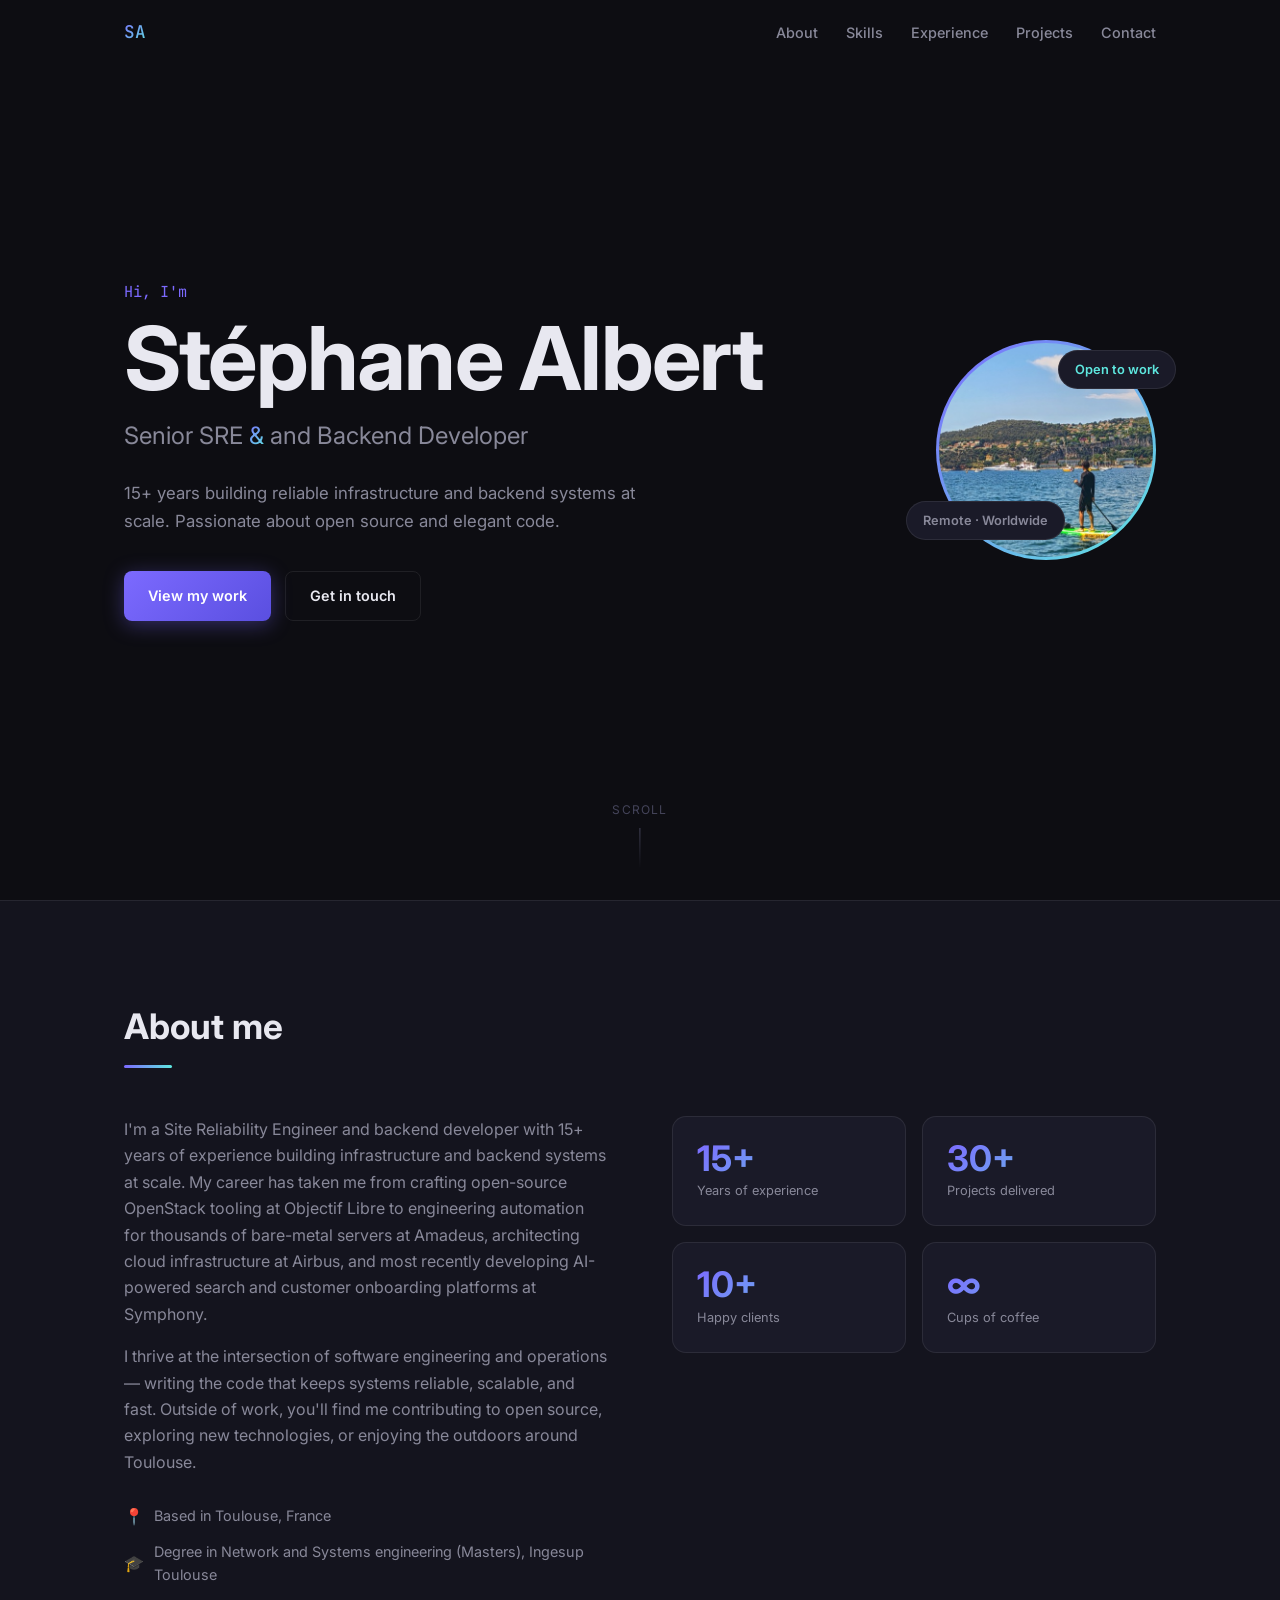
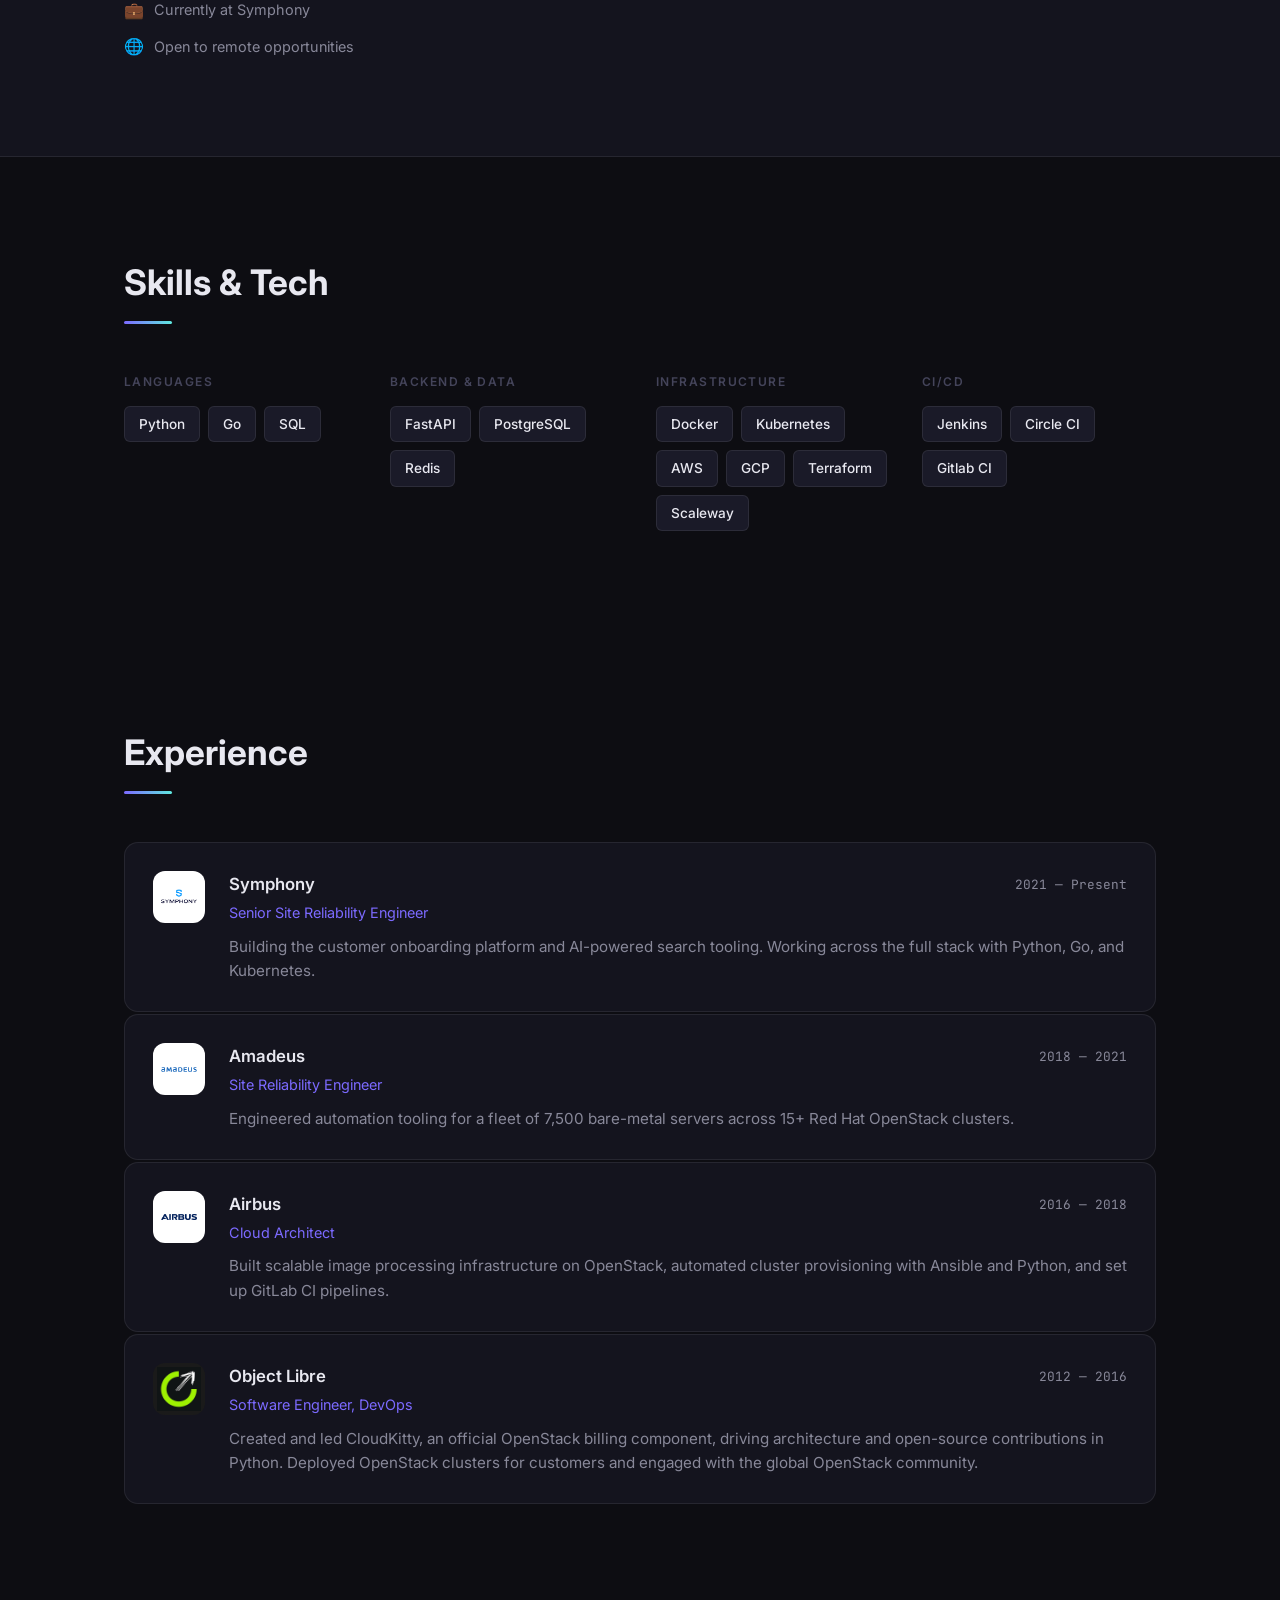
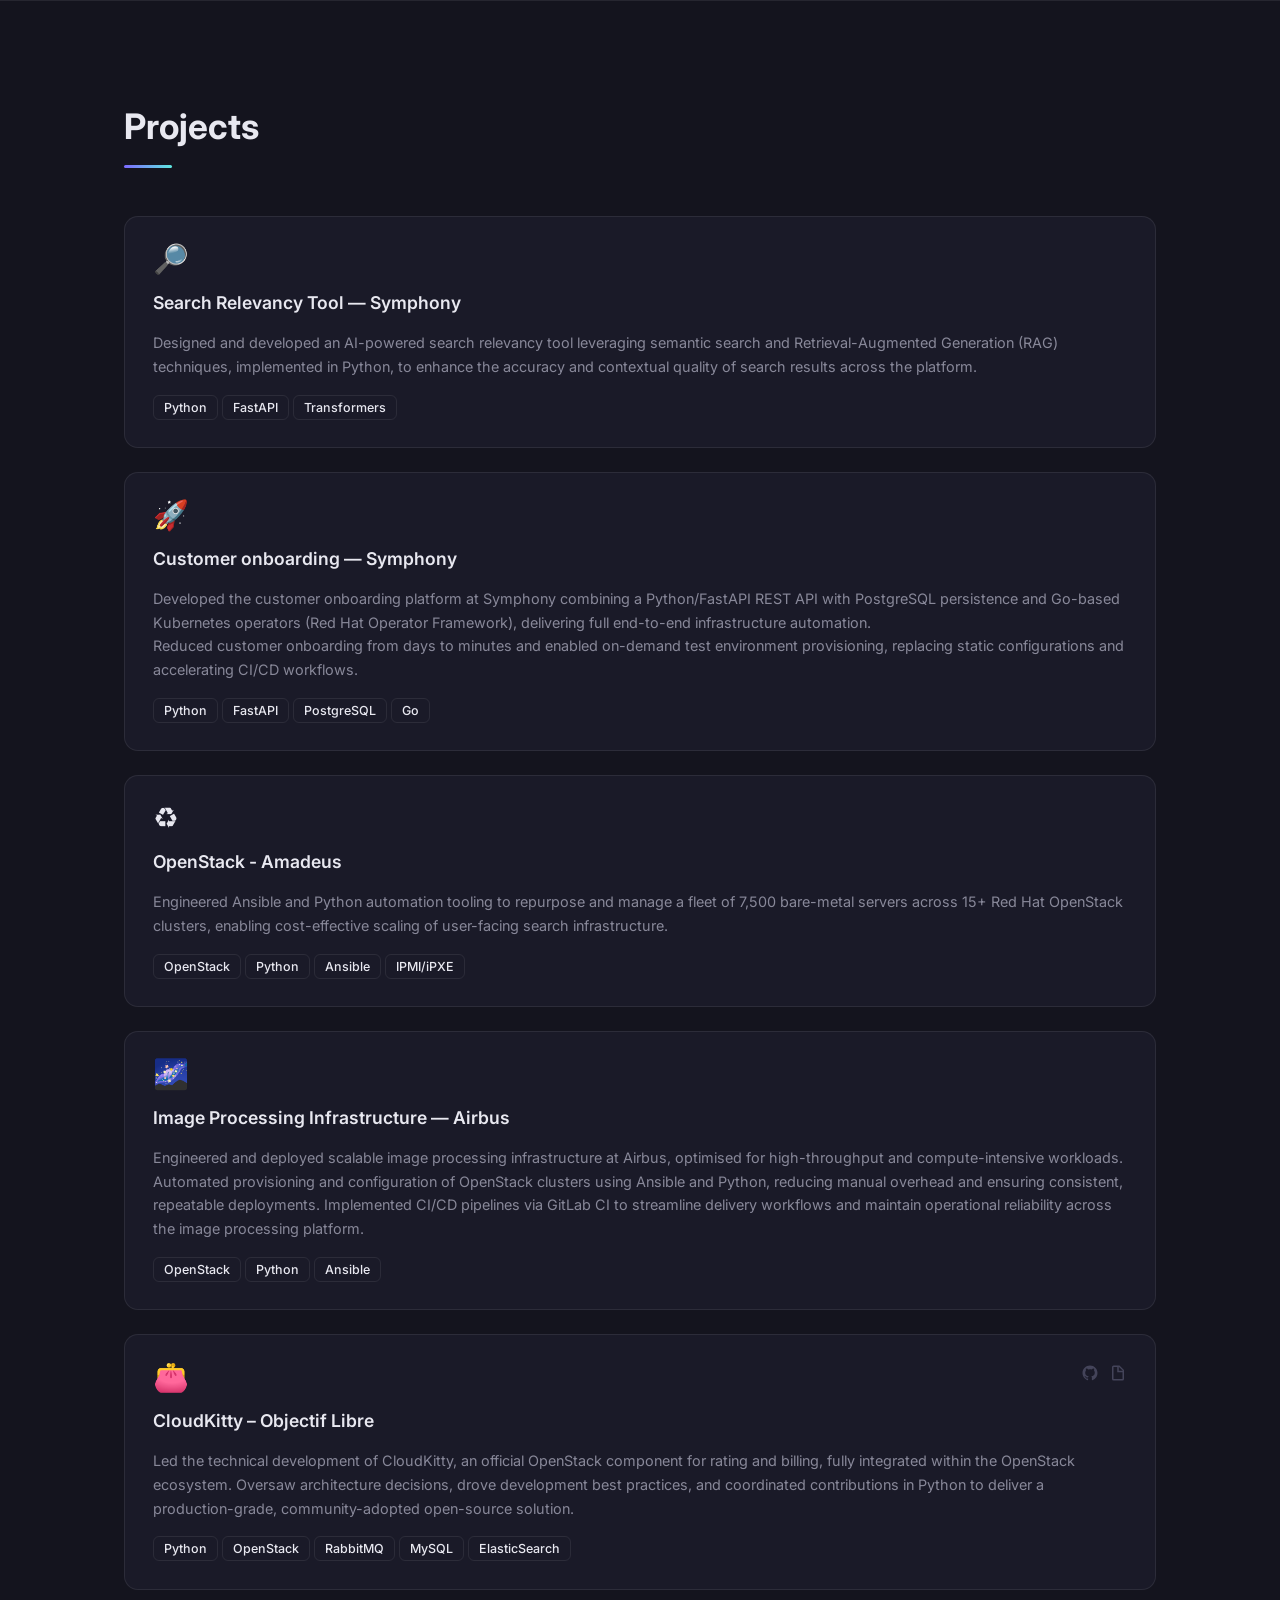
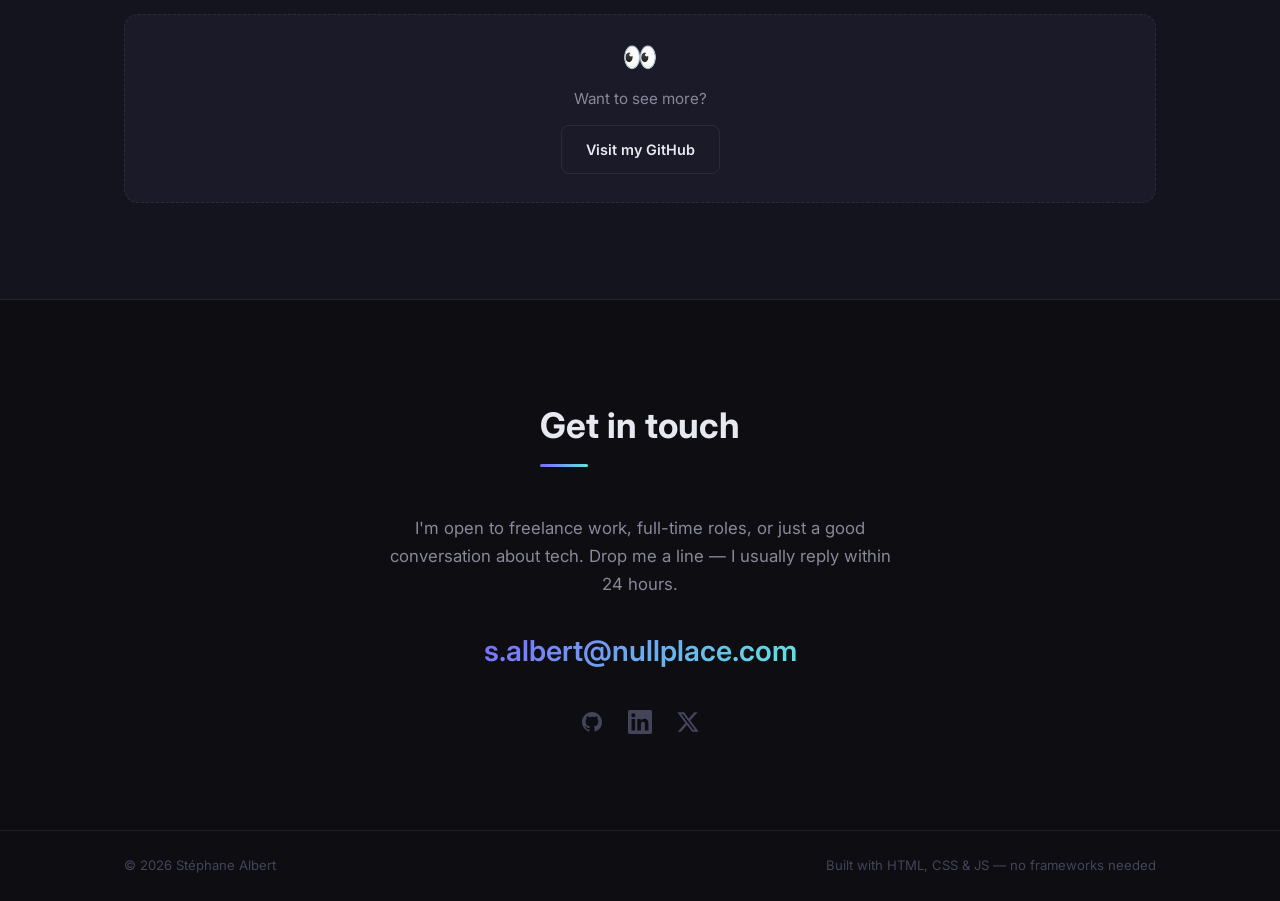
==== index.html @ 36e1dfba "Initial commit" ====
<!DOCTYPE html>
<html lang="en">
<head>
  <meta charset="UTF-8" />
  <meta name="viewport" content="width=device-width, initial-scale=1.0" />
  <title>Stéphane Albert — Senior SRE</title>
  <link rel="stylesheet" href="style.css" />
  <link rel="preconnect" href="https://fonts.googleapis.com" />
  <link rel="preconnect" href="https://fonts.gstatic.com" crossorigin />
  <link href="https://fonts.googleapis.com/css2?family=Inter:wght@300;400;500;600;700&family=JetBrains+Mono:wght@400;500&display=swap" rel="stylesheet" />
</head>
<body>

  <!-- Navigation -->
  <nav id="nav">
    <div class="nav-inner">
      <a href="#" class="nav-logo">SA</a>
      <ul class="nav-links">
        <li><a href="#about">About</a></li>
        <li><a href="#skills">Skills</a></li>
        <li><a href="#experience">Experience</a></li>
        <li><a href="#projects">Projects</a></li>
        <li><a href="#contact">Contact</a></li>
      </ul>
      <button class="nav-toggle" aria-label="Toggle menu">
        <span></span><span></span><span></span>
      </button>
    </div>
  </nav>

  <!-- Hero -->
  <section id="hero">
    <div class="hero-content">
      <p class="hero-greeting">Hi, I'm</p>
      <h1 class="hero-name">Stéphane Albert</h1>
      <h2 class="hero-title">Senior SRE <span class="accent">&</span> and Backend Developer </h2>
      <p class="hero-bio">
        15+ years building reliable infrastructure and backend systems at scale.
        Passionate about open source and elegant code.
      </p>
      <div class="hero-actions">
        <a href="#projects" class="btn btn-primary">View my work</a>
        <a href="#contact" class="btn btn-ghost">Get in touch</a>
      </div>
    </div>
    <div class="hero-visual" aria-hidden="true">
      <div class="avatar-ring">
        <div class="avatar">
          <img src="img/avatar.jpg" alt="Stéphane Albert" />
        </div>
      </div>
      <a href="https://www.linkedin.com/in/stéphane-albert-a486a2100/" class="floating-badge badge-1" target="_blank" rel="noopener">Open to work</a>
      <div class="floating-badge badge-2">Remote · Worldwide</div>
    </div>
    <div class="scroll-indicator">
      <span>Scroll</span>
      <div class="scroll-line"></div>
    </div>
  </section>

  <!-- About -->
  <section id="about">
    <div class="container">
      <h2 class="section-title">About me</h2>
      <div class="about-grid">
        <div class="about-text">
          <p>
            I'm a Site Reliability Engineer and backend developer with 15+ years of experience
            building infrastructure and backend systems at scale. My career has taken me from
            crafting open-source OpenStack tooling at Objectif Libre to engineering automation
            for thousands of bare-metal servers at Amadeus, architecting cloud infrastructure
            at Airbus, and most recently developing AI-powered search and customer onboarding
            platforms at Symphony.
          </p>
          <p>
            I thrive at the intersection of software engineering and operations — writing the
            code that keeps systems reliable, scalable, and fast. Outside of work, you'll find
            me contributing to open source, exploring new technologies, or enjoying the outdoors
            around Toulouse.
          </p>
          <ul class="about-facts">
            <li><span class="fact-icon">📍</span> Based in Toulouse, France</li>
            <li><span class="fact-icon">🎓</span> Degree in Network and Systems engineering (Masters), Ingesup Toulouse</li>
            <li><span class="fact-icon">💼</span> Currently at Symphony</li>
            <li><span class="fact-icon">🌐</span> Open to remote opportunities</li>
          </ul>
        </div>
        <div class="about-stats">
          <div class="stat-card">
            <span class="stat-number">15+</span>
            <span class="stat-label">Years of experience</span>
          </div>
          <div class="stat-card">
            <span class="stat-number">30+</span>
            <span class="stat-label">Projects delivered</span>
          </div>
          <div class="stat-card">
            <span class="stat-number">10+</span>
            <span class="stat-label">Happy clients</span>
          </div>
          <div class="stat-card">
            <span class="stat-number">∞</span>
            <span class="stat-label">Cups of coffee</span>
          </div>
        </div>
      </div>
    </div>
  </section>

  <!-- Skills -->
  <section id="skills">
    <div class="container">
      <h2 class="section-title">Skills & Tech</h2>
      <div class="skills-grid">

        <div class="skill-group">
          <h3 class="skill-group-title">Languages</h3>
          <div class="skill-tags">
            <span class="tag">Python</span>
            <span class="tag">Go</span>
            <span class="tag">SQL</span>
          </div>
        </div>

        <div class="skill-group">
          <h3 class="skill-group-title">Backend & Data</h3>
          <div class="skill-tags">
            <span class="tag">FastAPI</span>
            <span class="tag">PostgreSQL</span>
            <span class="tag">Redis</span>
          </div>
        </div>

        <div class="skill-group">
          <h3 class="skill-group-title">Infrastructure</h3>
          <div class="skill-tags">
            <span class="tag">Docker</span>
            <span class="tag">Kubernetes</span>
            <span class="tag">AWS</span>
            <span class="tag">GCP</span>
            <span class="tag">Terraform</span>
            <span class="tag">Scaleway</span>
          </div>
        </div>

        <div class="skill-group">
          <h3 class="skill-group-title">CI/CD</h3>
          <div class="skill-tags">
            <span class="tag">Jenkins</span>
            <span class="tag">Circle CI</span>
            <span class="tag">Gitlab CI</span>
          </div>
        </div>

      </div>
    </div>
  </section>

  <!-- Experience -->
  <section id="experience">
    <div class="container">
      <h2 class="section-title">Experience</h2>
      <div class="experience-list">

        <div class="experience-item">
          <div class="experience-logo experience-logo--img">
            <img src="img/symphony-logo.png" alt="Symphony" />
          </div>
          <div class="experience-body">
            <div class="experience-header">
              <div>
                <h3 class="experience-company">Symphony</h3>
                <p class="experience-role">Senior Site Reliability Engineer</p>
              </div>
              <span class="experience-period">2021 — Present</span>
            </div>
            <p class="experience-desc">
              Building the customer onboarding platform and AI-powered search tooling.
              Working across the full stack with Python, Go, and Kubernetes.
            </p>
          </div>
        </div>

        <div class="experience-item">
          <div class="experience-logo experience-logo--img">
            <img src="img/amadeus-logo.png" alt="Amadeus" />
          </div>
          <div class="experience-body">
            <div class="experience-header">
              <div>
                <h3 class="experience-company">Amadeus</h3>
                <p class="experience-role">Site Reliability Engineer</p>
              </div>
              <span class="experience-period">2018 — 2021</span>
            </div>
            <p class="experience-desc">
              Engineered automation tooling for a fleet of 7,500 bare-metal servers
              across 15+ Red Hat OpenStack clusters.
            </p>
          </div>
        </div>

        <div class="experience-item">
          <div class="experience-logo experience-logo--img">
            <img src="img/airbus-logo.png" alt="Airbus" />
          </div>
          <div class="experience-body">
            <div class="experience-header">
              <div>
                <h3 class="experience-company">Airbus</h3>
                <p class="experience-role">Cloud Architect</p>
              </div>
              <span class="experience-period">2016 — 2018</span>
            </div>
            <p class="experience-desc">
              Built scalable image processing infrastructure on OpenStack, automated cluster
              provisioning with Ansible and Python, and set up GitLab CI pipelines.
            </p>
          </div>
        </div>

        <div class="experience-item">
          <div class="experience-logo experience-logo--img experience-logo--dark">
            <img src="img/objectlibre-logo.png" alt="Object Libre" />
          </div>
          <div class="experience-body">
            <div class="experience-header">
              <div>
                <h3 class="experience-company">Object Libre</h3>
                <p class="experience-role">Software Engineer, DevOps</p>
              </div>
              <span class="experience-period">2012 — 2016</span>
            </div>
            <p class="experience-desc">
              Created and led CloudKitty, an official OpenStack billing component, driving
              architecture and open-source contributions in Python. Deployed OpenStack
              clusters for customers and engaged with the global OpenStack community.
            </p>
          </div>
        </div>

      </div>
    </div>
  </section>

  <!-- Projects -->
  <section id="projects">
    <div class="container">
      <h2 class="section-title">Projects</h2>
      <div class="projects-grid">

        <article class="project-card">
          <div class="project-header">
            <div class="project-icon">🔎</div>
          </div>
          <h3 class="project-title">Search Relevancy Tool — Symphony</h3>
          <p class="project-desc">
            Designed and developed an AI-powered search relevancy tool leveraging semantic
            search and Retrieval-Augmented Generation (RAG) techniques, implemented in
            Python, to enhance the accuracy and contextual quality of search results across
            the platform.
          </p>
          <div class="project-tags">
            <span class="tag tag-sm">Python</span>
            <span class="tag tag-sm">FastAPI</span>
            <span class="tag tag-sm">Transformers</span>
          </div>
        </article>

        <article class="project-card">
          <div class="project-header">
            <div class="project-icon">🚀</div>
          </div>
          <h3 class="project-title">Customer onboarding — Symphony</h3>
          <p class="project-desc">
          Developed the customer onboarding platform at Symphony combining a
          Python/FastAPI REST API with PostgreSQL persistence and Go-based
          Kubernetes operators (Red Hat Operator Framework), delivering full
          end-to-end infrastructure automation.</br>
          Reduced customer onboarding from days to minutes and enabled
          on-demand test environment provisioning, replacing static
          configurations and accelerating CI/CD workflows.
          </p>
          <div class="project-tags">
            <span class="tag tag-sm">Python</span>
            <span class="tag tag-sm">FastAPI</span>
            <span class="tag tag-sm">PostgreSQL</span>
            <span class="tag tag-sm">Go</span>
          </div>
        </article>

        <article class="project-card">
          <div class="project-header">
            <div class="project-icon">♻️</div>
          </div>
          <h3 class="project-title">OpenStack - Amadeus</h3>
          <p class="project-desc">
            Engineered Ansible and Python automation tooling to repurpose and
            manage a fleet of 7,500 bare-metal servers across 15+ Red Hat
            OpenStack clusters, enabling cost-effective scaling of user-facing
            search infrastructure.
          </p>
          <div class="project-tags">
            <span class="tag tag-sm">OpenStack</span>
            <span class="tag tag-sm">Python</span>
            <span class="tag tag-sm">Ansible</span>
            <span class="tag tag-sm">IPMI/iPXE</span>
          </div>
        </article>

        <article class="project-card">
          <div class="project-header">
            <div class="project-icon">🌌</div>
          </div>
          <h3 class="project-title">Image Processing Infrastructure — Airbus</h3>
          <p class="project-desc">
            Engineered and deployed scalable image processing infrastructure at Airbus,
            optimised for high-throughput and compute-intensive workloads. Automated
            provisioning and configuration of OpenStack clusters using Ansible and Python,
            reducing manual overhead and ensuring consistent, repeatable deployments.
            Implemented CI/CD pipelines via GitLab CI to streamline delivery workflows and
            maintain operational reliability across the image processing platform.
          </p>
          <div class="project-tags">
            <span class="tag tag-sm">OpenStack</span>
            <span class="tag tag-sm">Python</span>
            <span class="tag tag-sm">Ansible</span>
          </div>
        </article>

        <article class="project-card">
          <div class="project-header">
            <div class="project-icon">👛</div>
            <div class="project-links">
              <a href="https://github.com/openstack/cloudkitty" target="_blank" rel="noopener" aria-label="GitHub">
                <svg viewBox="0 0 24 24" fill="currentColor" width="18" height="18"><path d="M12 2C6.477 2 2 6.484 2 12.017c0 4.425 2.865 8.18 6.839 9.504.5.092.682-.217.682-.483 0-.237-.008-.868-.013-1.703-2.782.605-3.369-1.343-3.369-1.343-.454-1.158-1.11-1.466-1.11-1.466-.908-.62.069-.608.069-.608 1.003.07 1.531 1.032 1.531 1.032.892 1.53 2.341 1.088 2.91.832.092-.647.35-1.088.636-1.338-2.22-.253-4.555-1.113-4.555-4.951 0-1.093.39-1.988 1.029-2.688-.103-.253-.446-1.272.098-2.65 0 0 .84-.27 2.75 1.026A9.564 9.564 0 0112 6.844c.85.004 1.705.115 2.504.337 1.909-1.296 2.747-1.027 2.747-1.027.546 1.379.202 2.398.1 2.651.64.7 1.028 1.595 1.028 2.688 0 3.848-2.339 4.695-4.566 4.943.359.309.678.92.678 1.855 0 1.338-.012 2.419-.012 2.747 0 .268.18.58.688.482A10.019 10.019 0 0022 12.017C22 6.484 17.522 2 12 2z"/></svg>
              </a>
              <a href="https://wiki.openstack.org/wiki/CloudKitty" target="_blank" rel="noopener" aria-label="Documentation">
                <svg viewBox="0 0 24 24" fill="currentColor" width="18" height="18"><path d="M14 2H6a2 2 0 0 0-2 2v16a2 2 0 0 0 2 2h12a2 2 0 0 0 2-2V8l-6-6zm-1 1.5L18.5 9H13V3.5zM6 20V4h5v7h7v9H6z"/></svg>
              </a>
            </div>
          </div>
          <h3 class="project-title">CloudKitty – Objectif Libre</h3>
          <p class="project-desc">
            Led the technical development of CloudKitty, an official OpenStack component
            for rating and billing, fully integrated within the OpenStack ecosystem.
            Oversaw architecture decisions, drove development best practices, and
            coordinated contributions in Python to deliver a production-grade,
            community-adopted open-source solution.
          </p>
          <div class="project-tags">
            <span class="tag tag-sm">Python</span>
            <span class="tag tag-sm">OpenStack</span>
            <span class="tag tag-sm">RabbitMQ</span>
            <span class="tag tag-sm">MySQL</span>
            <span class="tag tag-sm">ElasticSearch</span>
          </div>
        </article>

        <article class="project-card project-card-cta">
          <div class="project-icon">👀</div>
          <p>Want to see more?</p>
          <a href="https://github.com/sheeprine" class="btn btn-ghost" target="_blank" rel="noopener">Visit my GitHub</a>
        </article>

      </div>
    </div>
  </section>

  <!-- Contact -->
  <section id="contact">
    <div class="container contact-inner">
      <h2 class="section-title">Get in touch</h2>
      <p class="contact-lead">
        I'm open to freelance work, full-time roles, or just a good conversation about tech.
        Drop me a line — I usually reply within 24 hours.
      </p>
      <a href="mailto:s.albert@nullplace.com" class="contact-email">s.albert@nullplace.com</a>
      <div class="social-links">
        <a href="https://github.com/sheeprine" target="_blank" rel="noopener" aria-label="GitHub">
          <svg viewBox="0 0 24 24" fill="currentColor"><path d="M12 2C6.477 2 2 6.484 2 12.017c0 4.425 2.865 8.18 6.839 9.504.5.092.682-.217.682-.483 0-.237-.008-.868-.013-1.703-2.782.605-3.369-1.343-3.369-1.343-.454-1.158-1.11-1.466-1.11-1.466-.908-.62.069-.608.069-.608 1.003.07 1.531 1.032 1.531 1.032.892 1.53 2.341 1.088 2.91.832.092-.647.35-1.088.636-1.338-2.22-.253-4.555-1.113-4.555-4.951 0-1.093.39-1.988 1.029-2.688-.103-.253-.446-1.272.098-2.65 0 0 .84-.27 2.75 1.026A9.564 9.564 0 0112 6.844c.85.004 1.705.115 2.504.337 1.909-1.296 2.747-1.027 2.747-1.027.546 1.379.202 2.398.1 2.651.64.7 1.028 1.595 1.028 2.688 0 3.848-2.339 4.695-4.566 4.943.359.309.678.92.678 1.855 0 1.338-.012 2.419-.012 2.747 0 .268.18.58.688.482A10.019 10.019 0 0022 12.017C22 6.484 17.522 2 12 2z"/></svg>
        </a>
        <a href="https://www.linkedin.com/in/stéphane-albert-a486a2100/" target="_blank" rel="noopener" aria-label="LinkedIn">
          <svg viewBox="0 0 24 24" fill="currentColor"><path d="M20.447 20.452h-3.554v-5.569c0-1.328-.027-3.037-1.852-3.037-1.853 0-2.136 1.445-2.136 2.939v5.667H9.351V9h3.414v1.561h.046c.477-.9 1.637-1.85 3.37-1.85 3.601 0 4.267 2.37 4.267 5.455v6.286zM5.337 7.433a2.062 2.062 0 01-2.063-2.065 2.064 2.064 0 112.063 2.065zm1.782 13.019H3.555V9h3.564v11.452zM22.225 0H1.771C.792 0 0 .774 0 1.729v20.542C0 23.227.792 24 1.771 24h20.451C23.2 24 24 23.227 24 22.271V1.729C24 .774 23.2 0 22.222 0h.003z"/></svg>
        </a>
        <a href="https://twitter.com/sheeprine" target="_blank" rel="noopener" aria-label="Twitter / X">
          <svg viewBox="0 0 24 24" fill="currentColor"><path d="M18.244 2.25h3.308l-7.227 8.26 8.502 11.24H16.17l-5.214-6.817L4.99 21.75H1.68l7.73-8.835L1.254 2.25H8.08l4.713 6.231zm-1.161 17.52h1.833L7.084 4.126H5.117z"/></svg>
        </a>
      </div>
    </div>
  </section>

  <!-- Footer -->
  <footer>
    <div class="container footer-inner">
      <span>© 2026 Stéphane Albert</span>
      <span>Built with HTML, CSS & JS — no frameworks needed</span>
    </div>
  </footer>

  <script src="script.js"></script>
</body>
</html>
---- style.css ----
/* ─── Reset & base ─────────────────────────────────────────────── */
*, *::before, *::after { box-sizing: border-box; margin: 0; padding: 0; }

:root {
  --bg:        #0d0d12;
  --bg-card:   #14141e;
  --bg-card2:  #1a1a28;
  --border:    rgba(255,255,255,.08);
  --accent:    #7c6aff;
  --accent2:   #5ee7df;
  --text:      #e8e8f0;
  --text-dim:  #888899;
  --text-xdim: #44445a;
  --radius:    14px;
  --nav-h:     64px;
  --transition: .22s cubic-bezier(.4,0,.2,1);
}

html {
  scroll-behavior: smooth;
  scroll-padding-top: var(--nav-h);
}

body {
  font-family: 'Inter', system-ui, sans-serif;
  background: var(--bg);
  color: var(--text);
  line-height: 1.65;
  min-height: 100vh;
  -webkit-font-smoothing: antialiased;
}

a { color: inherit; text-decoration: none; }

/* ─── Layout helpers ───────────────────────────────────────────── */
.container {
  max-width: 1080px;
  margin: 0 auto;
  padding: 0 24px;
}

section { padding: 96px 0; }

.section-title {
  font-size: clamp(1.6rem, 4vw, 2.2rem);
  font-weight: 700;
  margin-bottom: 48px;
  position: relative;
  display: inline-block;
}

.section-title::after {
  content: '';
  display: block;
  height: 3px;
  width: 48px;
  background: linear-gradient(90deg, var(--accent), var(--accent2));
  border-radius: 2px;
  margin-top: 10px;
}

/* ─── Nav ──────────────────────────────────────────────────────── */
#nav {
  position: fixed;
  top: 0; left: 0; right: 0;
  height: var(--nav-h);
  z-index: 100;
  transition: background var(--transition), border-bottom var(--transition);
}

#nav.scrolled {
  background: rgba(13, 13, 18, .85);
  backdrop-filter: blur(20px);
  -webkit-backdrop-filter: blur(20px);
  border-bottom: 1px solid var(--border);
}

.nav-inner {
  max-width: 1080px;
  margin: 0 auto;
  padding: 0 24px;
  height: 100%;
  display: flex;
  align-items: center;
  gap: 32px;
}

.nav-logo {
  font-family: 'JetBrains Mono', monospace;
  font-weight: 500;
  font-size: 1.1rem;
  background: linear-gradient(135deg, var(--accent), var(--accent2));
  -webkit-background-clip: text;
  -webkit-text-fill-color: transparent;
  background-clip: text;
  margin-right: auto;
}

.nav-links {
  list-style: none;
  display: flex;
  gap: 28px;
}

.nav-links a {
  font-size: .9rem;
  font-weight: 500;
  color: var(--text-dim);
  transition: color var(--transition);
}

.nav-links a:hover { color: var(--text); }

.nav-toggle {
  display: none;
  flex-direction: column;
  gap: 5px;
  background: none;
  border: none;
  cursor: pointer;
  padding: 4px;
}

.nav-toggle span {
  display: block;
  width: 22px;
  height: 2px;
  background: var(--text);
  border-radius: 2px;
  transition: transform var(--transition), opacity var(--transition);
}

/* ─── Hero ─────────────────────────────────────────────────────── */
#hero {
  min-height: 100svh;
  display: grid;
  grid-template-columns: 1fr auto;
  align-items: center;
  gap: 48px;
  padding: var(--nav-h) 24px 64px;
  max-width: 1080px;
  margin: 0 auto;
  position: relative;
}

.hero-greeting {
  font-family: 'JetBrains Mono', monospace;
  color: var(--accent);
  font-size: .95rem;
  margin-bottom: 8px;
}

.hero-name {
  font-size: clamp(2.8rem, 8vw, 5.5rem);
  font-weight: 700;
  line-height: 1.05;
  letter-spacing: -.02em;
  margin-bottom: 12px;
}

.hero-title {
  font-size: clamp(1.1rem, 3vw, 1.5rem);
  font-weight: 400;
  color: var(--text-dim);
  margin-bottom: 24px;
}

.accent {
  background: linear-gradient(135deg, var(--accent), var(--accent2));
  -webkit-background-clip: text;
  -webkit-text-fill-color: transparent;
  background-clip: text;
}

.hero-bio {
  max-width: 540px;
  color: var(--text-dim);
  font-size: 1.05rem;
  margin-bottom: 36px;
}

.hero-actions { display: flex; gap: 14px; flex-wrap: wrap; }

/* ─── Buttons ──────────────────────────────────────────────────── */
.btn {
  display: inline-flex;
  align-items: center;
  gap: 8px;
  padding: 12px 24px;
  border-radius: 8px;
  font-weight: 600;
  font-size: .9rem;
  transition: all var(--transition);
  cursor: pointer;
  border: none;
}

.btn-primary {
  background: linear-gradient(135deg, var(--accent), #5a4fe0);
  color: #fff;
  box-shadow: 0 4px 20px rgba(124,106,255,.35);
}

.btn-primary:hover {
  transform: translateY(-2px);
  box-shadow: 0 8px 28px rgba(124,106,255,.45);
}

.btn-ghost {
  background: transparent;
  color: var(--text);
  border: 1px solid var(--border);
}

.btn-ghost:hover {
  border-color: var(--accent);
  color: var(--accent);
}

/* ─── Hero visual ──────────────────────────────────────────────── */
.hero-visual {
  position: relative;
  display: flex;
  align-items: center;
  justify-content: center;
  flex-shrink: 0;
}

.avatar-ring {
  width: 220px;
  height: 220px;
  border-radius: 50%;
  padding: 3px;
  background: linear-gradient(135deg, var(--accent), var(--accent2));
  animation: spin-ring 8s linear infinite;
}

@keyframes spin-ring {
  from { transform: rotate(0deg); }
  to   { transform: rotate(360deg); }
}

.avatar {
  width: 100%;
  height: 100%;
  border-radius: 50%;
  background: var(--bg-card);
  display: flex;
  align-items: center;
  justify-content: center;
  font-size: 3rem;
  font-weight: 700;
  color: var(--accent);
  overflow: hidden;
  animation: spin-ring 8s linear infinite reverse;
}

.avatar img {
  width: 100%;
  height: 100%;
  object-fit: cover;
}

.floating-badge {
  position: absolute;
  background: var(--bg-card2);
  border: 1px solid var(--border);
  padding: 8px 16px;
  border-radius: 100px;
  font-size: .8rem;
  font-weight: 600;
  white-space: nowrap;
  animation: float 3s ease-in-out infinite;
}

.badge-1 {
  top: 10px;
  right: -20px;
  color: #5ee7df;
  animation-delay: 0s;
}

.badge-2 {
  bottom: 20px;
  left: -30px;
  color: var(--text-dim);
  animation-delay: 1.5s;
}

@keyframes float {
  0%, 100% { transform: translateY(0); }
  50%       { transform: translateY(-8px); }
}

.scroll-indicator {
  position: absolute;
  bottom: 32px;
  left: 50%;
  transform: translateX(-50%);
  display: flex;
  flex-direction: column;
  align-items: center;
  gap: 8px;
  color: var(--text-xdim);
  font-size: .75rem;
  letter-spacing: .1em;
  text-transform: uppercase;
}

.scroll-line {
  width: 1px;
  height: 40px;
  background: linear-gradient(to bottom, var(--text-xdim), transparent);
  animation: scroll-pulse 2s ease-in-out infinite;
}

@keyframes scroll-pulse {
  0%, 100% { opacity: .3; }
  50%       { opacity: 1; }
}

/* ─── About ────────────────────────────────────────────────────── */
#about { background: var(--bg-card); border-top: 1px solid var(--border); border-bottom: 1px solid var(--border); }

.about-grid {
  display: grid;
  grid-template-columns: 1fr 1fr;
  gap: 64px;
  align-items: start;
}

.about-text p {
  color: var(--text-dim);
  margin-bottom: 16px;
}

.about-facts {
  list-style: none;
  margin-top: 28px;
  display: flex;
  flex-direction: column;
  gap: 10px;
}

.about-facts li {
  display: flex;
  align-items: center;
  gap: 10px;
  font-size: .9rem;
  color: var(--text-dim);
}

.fact-icon { font-size: 1rem; flex-shrink: 0; }

.about-stats {
  display: grid;
  grid-template-columns: 1fr 1fr;
  gap: 16px;
}

.stat-card {
  background: var(--bg-card2);
  border: 1px solid var(--border);
  border-radius: var(--radius);
  padding: 24px;
  display: flex;
  flex-direction: column;
  gap: 4px;
  transition: border-color var(--transition);
}

.stat-card:hover { border-color: var(--accent); }

.stat-number {
  font-size: 2.2rem;
  font-weight: 700;
  background: linear-gradient(135deg, var(--accent), var(--accent2));
  -webkit-background-clip: text;
  -webkit-text-fill-color: transparent;
  background-clip: text;
  line-height: 1;
}

.stat-label {
  font-size: .8rem;
  color: var(--text-dim);
}

/* ─── Skills ───────────────────────────────────────────────────── */
.skills-grid {
  display: grid;
  grid-template-columns: repeat(auto-fit, minmax(220px, 1fr));
  gap: 32px;
}

.skill-group-title {
  font-size: .75rem;
  font-weight: 600;
  letter-spacing: .12em;
  text-transform: uppercase;
  color: var(--text-xdim);
  margin-bottom: 14px;
}

.skill-tags { display: flex; flex-wrap: wrap; gap: 8px; }

.tag {
  background: var(--bg-card2);
  border: 1px solid var(--border);
  border-radius: 6px;
  padding: 6px 14px;
  font-size: .85rem;
  font-weight: 500;
  color: var(--text);
  transition: all var(--transition);
}

.tag:hover { border-color: var(--accent); color: var(--accent); }

.tag-sm { padding: 4px 10px; font-size: .78rem; }

/* ─── Experience ───────────────────────────────────────────────── */
#experience { background: var(--bg); }

.experience-list {
  display: flex;
  flex-direction: column;
  gap: 2px;
}

.experience-item {
  display: flex;
  gap: 24px;
  padding: 28px;
  border-radius: var(--radius);
  border: 1px solid var(--border);
  background: var(--bg-card);
  transition: border-color var(--transition);
}

.experience-item:hover { border-color: var(--accent); }

.experience-logo {
  flex-shrink: 0;
  width: 52px;
  height: 52px;
  border-radius: 12px;
  background: linear-gradient(135deg, var(--accent), var(--accent2));
  display: flex;
  align-items: center;
  justify-content: center;
  font-weight: 700;
  font-size: 1rem;
  color: #fff;
  letter-spacing: .02em;
}

.experience-logo--img {
  background: #fff;
  padding: 8px;
}

.experience-logo--dark {
  background: #1a1a1a;
  padding: 4px;
}

.experience-logo--img img {
  width: 100%;
  height: 100%;
  object-fit: contain;
}

.experience-body { flex: 1; min-width: 0; }

.experience-header {
  display: flex;
  align-items: flex-start;
  justify-content: space-between;
  gap: 16px;
  margin-bottom: 10px;
  flex-wrap: wrap;
}

.experience-company {
  font-size: 1.05rem;
  font-weight: 600;
  color: var(--text);
}

.experience-role {
  font-size: .9rem;
  color: var(--accent);
  margin-top: 2px;
}

.experience-period {
  font-family: 'JetBrains Mono', monospace;
  font-size: .8rem;
  color: var(--text-dim);
  white-space: nowrap;
  padding-top: 3px;
}

.experience-desc {
  font-size: .95rem;
  color: var(--text-dim);
  line-height: 1.6;
}

/* ─── Projects ─────────────────────────────────────────────────── */
#projects { background: var(--bg-card); border-top: 1px solid var(--border); border-bottom: 1px solid var(--border); }

.projects-grid {
  display: flex;
  flex-direction: column;
  gap: 24px;
}

.project-card {
  background: var(--bg-card2);
  border: 1px solid var(--border);
  border-radius: var(--radius);
  padding: 28px;
  display: flex;
  flex-direction: column;
  gap: 14px;
  transition: border-color var(--transition), transform var(--transition), box-shadow var(--transition);
}

.project-card:hover {
  border-color: var(--accent);
  transform: translateY(-4px);
  box-shadow: 0 12px 32px rgba(0,0,0,.4);
}

.project-card-cta {
  align-items: center;
  justify-content: center;
  text-align: center;
  border-style: dashed;
  color: var(--text-dim);
  font-size: .95rem;
}

.project-header {
  display: flex;
  align-items: flex-start;
  justify-content: space-between;
}

.project-icon { font-size: 1.8rem; line-height: 1; }

.project-links { display: flex; gap: 10px; }

.project-links a {
  color: var(--text-xdim);
  transition: color var(--transition);
}

.project-links a:hover { color: var(--accent); }

.icon-link {
  color: var(--text-xdim);
  transition: color var(--transition);
}

.icon-link:hover { color: var(--text); }

.icon-link svg { width: 18px; height: 18px; display: block; }

.project-title {
  font-size: 1.1rem;
  font-weight: 600;
}

.project-desc {
  font-size: .9rem;
  color: var(--text-dim);
  flex: 1;
}

/* ─── Contact ──────────────────────────────────────────────────── */
.contact-inner {
  text-align: center;
  max-width: 560px;
}

.contact-lead {
  color: var(--text-dim);
  font-size: 1.05rem;
  margin-bottom: 28px;
}

.contact-email {
  display: inline-block;
  font-size: clamp(1.2rem, 4vw, 1.8rem);
  font-weight: 600;
  background: linear-gradient(135deg, var(--accent), var(--accent2));
  -webkit-background-clip: text;
  -webkit-text-fill-color: transparent;
  background-clip: text;
  margin-bottom: 36px;
  transition: opacity var(--transition);
}

.contact-email:hover { opacity: .8; }

.social-links {
  display: flex;
  justify-content: center;
  gap: 24px;
}

.social-links a {
  color: var(--text-xdim);
  transition: color var(--transition), transform var(--transition);
}

.social-links a:hover { color: var(--text); transform: translateY(-2px); }

.social-links svg { width: 24px; height: 24px; display: block; }

/* ─── Footer ───────────────────────────────────────────────────── */
footer {
  padding: 24px 0;
  border-top: 1px solid var(--border);
}

.footer-inner {
  display: flex;
  justify-content: space-between;
  align-items: center;
  font-size: .82rem;
  color: var(--text-xdim);
  flex-wrap: wrap;
  gap: 8px;
}

/* ─── Reveal animation ─────────────────────────────────────────── */
.reveal {
  opacity: 0;
  transform: translateY(28px);
  transition: opacity .6s cubic-bezier(.4,0,.2,1), transform .6s cubic-bezier(.4,0,.2,1);
}

.reveal.visible {
  opacity: 1;
  transform: none;
}

/* ─── Responsive ───────────────────────────────────────────────── */
@media (max-width: 768px) {
  #hero {
    grid-template-columns: 1fr;
    text-align: center;
    justify-items: center;
  }

  .hero-bio { text-align: left; }
  .hero-actions { justify-content: center; }
  .hero-visual { order: -1; }

  .badge-1 { right: 0; top: -10px; }
  .badge-2 { left: 0; bottom: 0; }

  .scroll-indicator { display: none; }

  .about-grid { grid-template-columns: 1fr; gap: 40px; }

  .nav-links {
    display: none;
    position: fixed;
    top: var(--nav-h);
    left: 0; right: 0;
    background: rgba(13,13,18,.97);
    backdrop-filter: blur(20px);
    flex-direction: column;
    padding: 24px;
    gap: 20px;
    border-bottom: 1px solid var(--border);
  }

  .nav-links.open { display: flex; }
  .nav-toggle { display: flex; }

  .contact-inner { padding: 0 16px; }
  .footer-inner { justify-content: center; text-align: center; }
}

@media (max-width: 480px) {
  .avatar-ring { width: 160px; height: 160px; }
  .avatar { font-size: 2.2rem; }
  .about-stats { grid-template-columns: 1fr 1fr; }
}
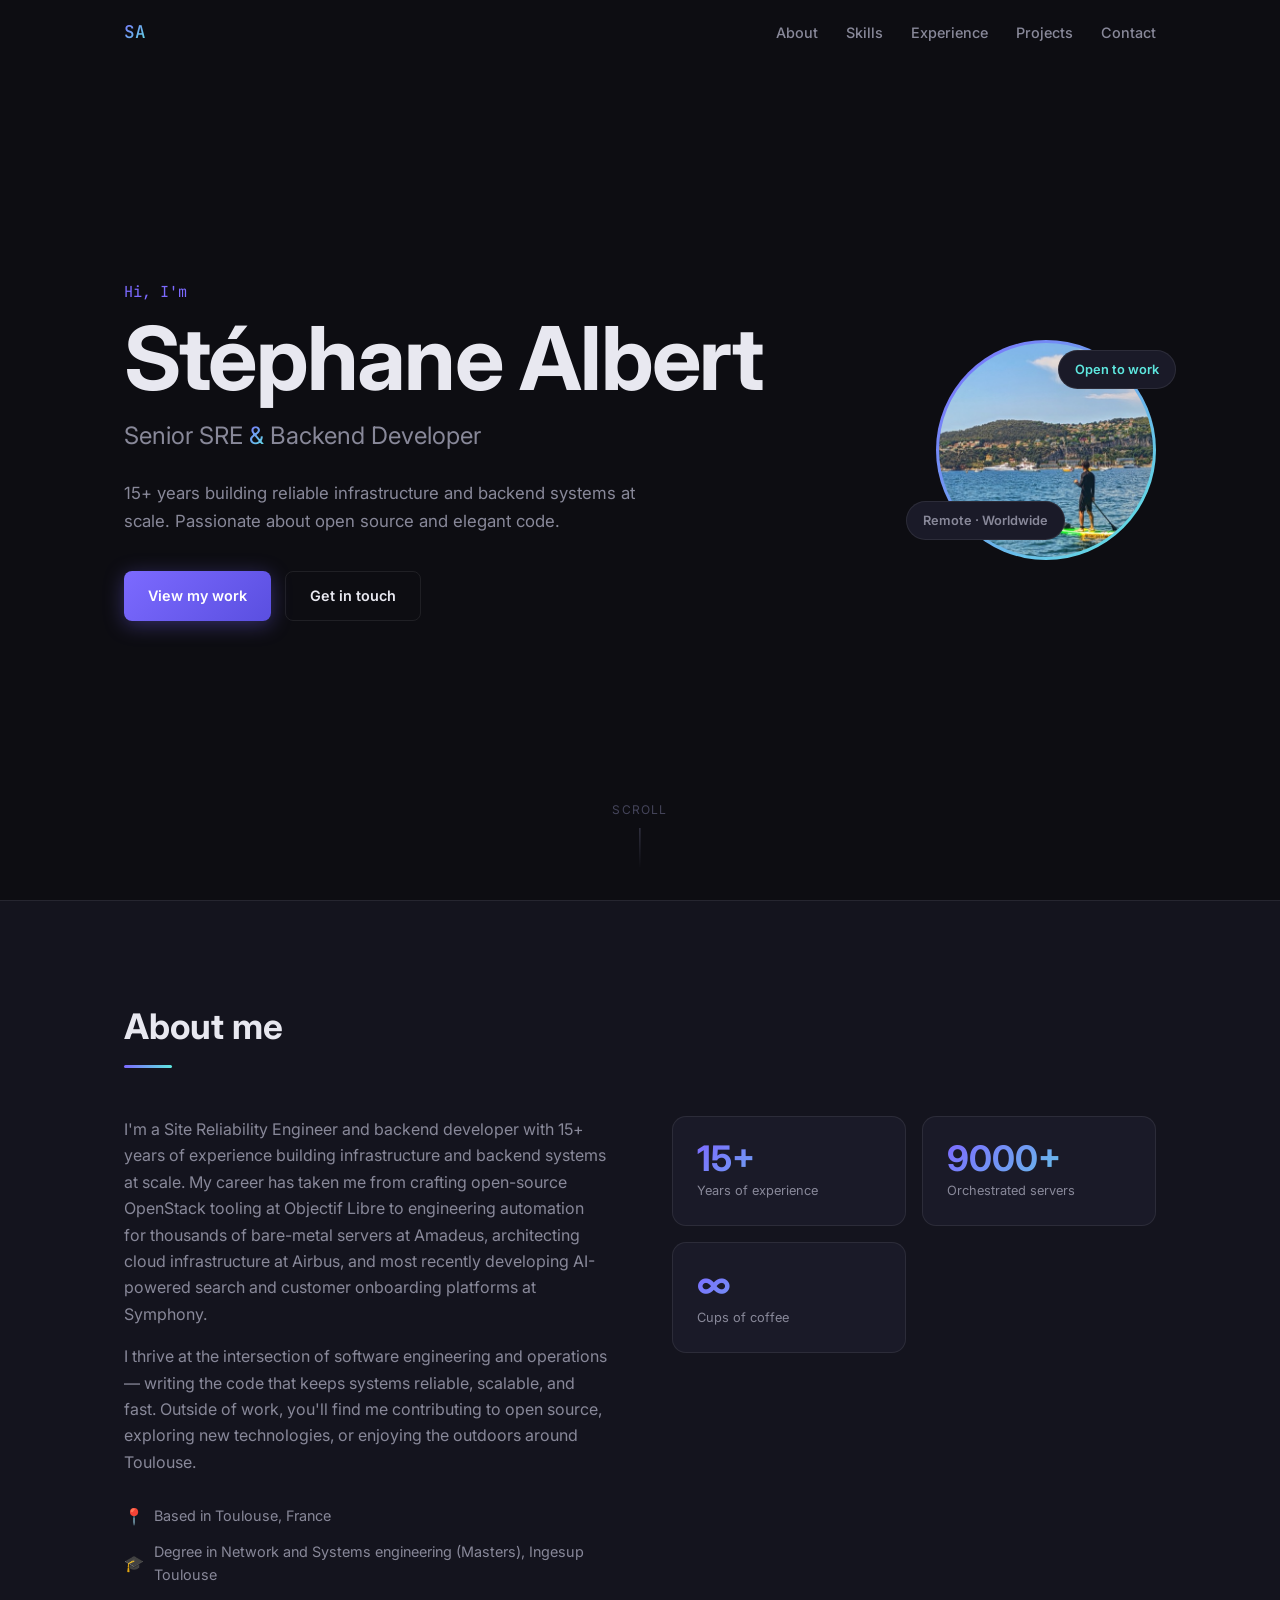
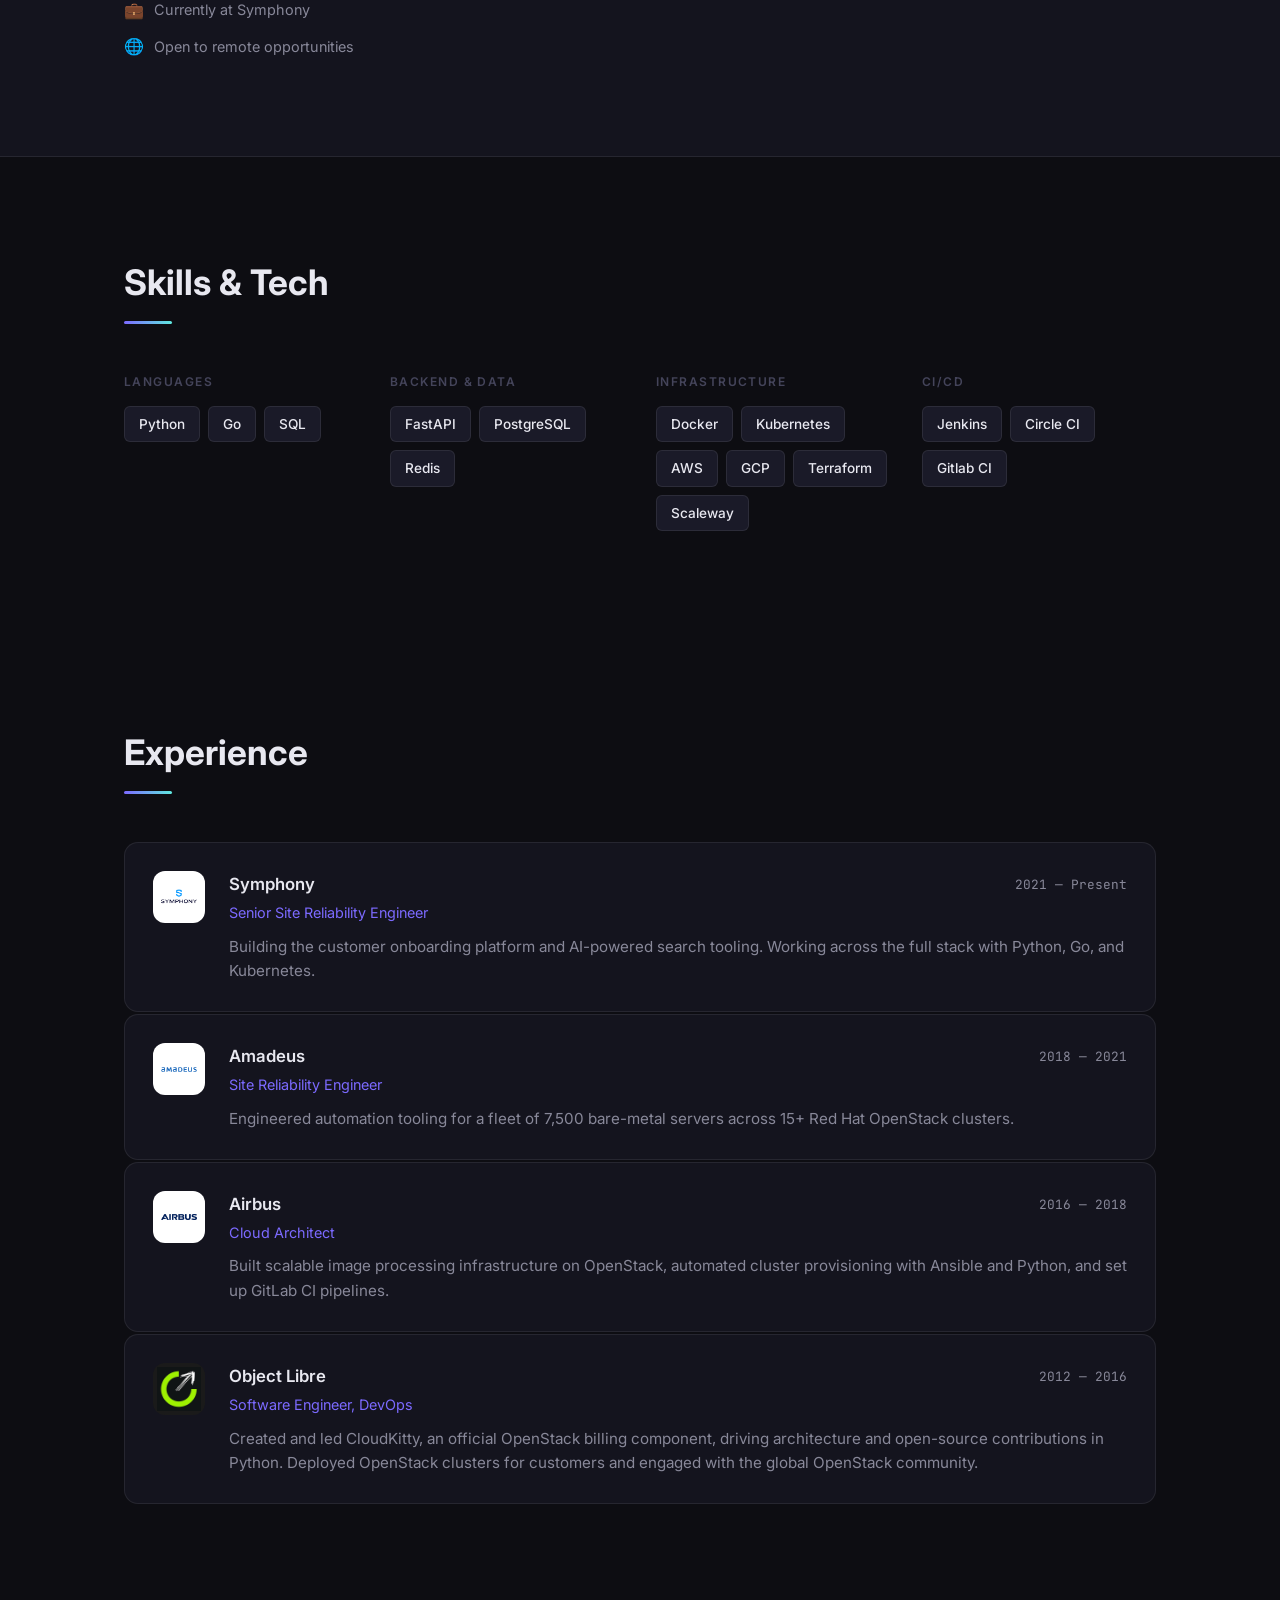
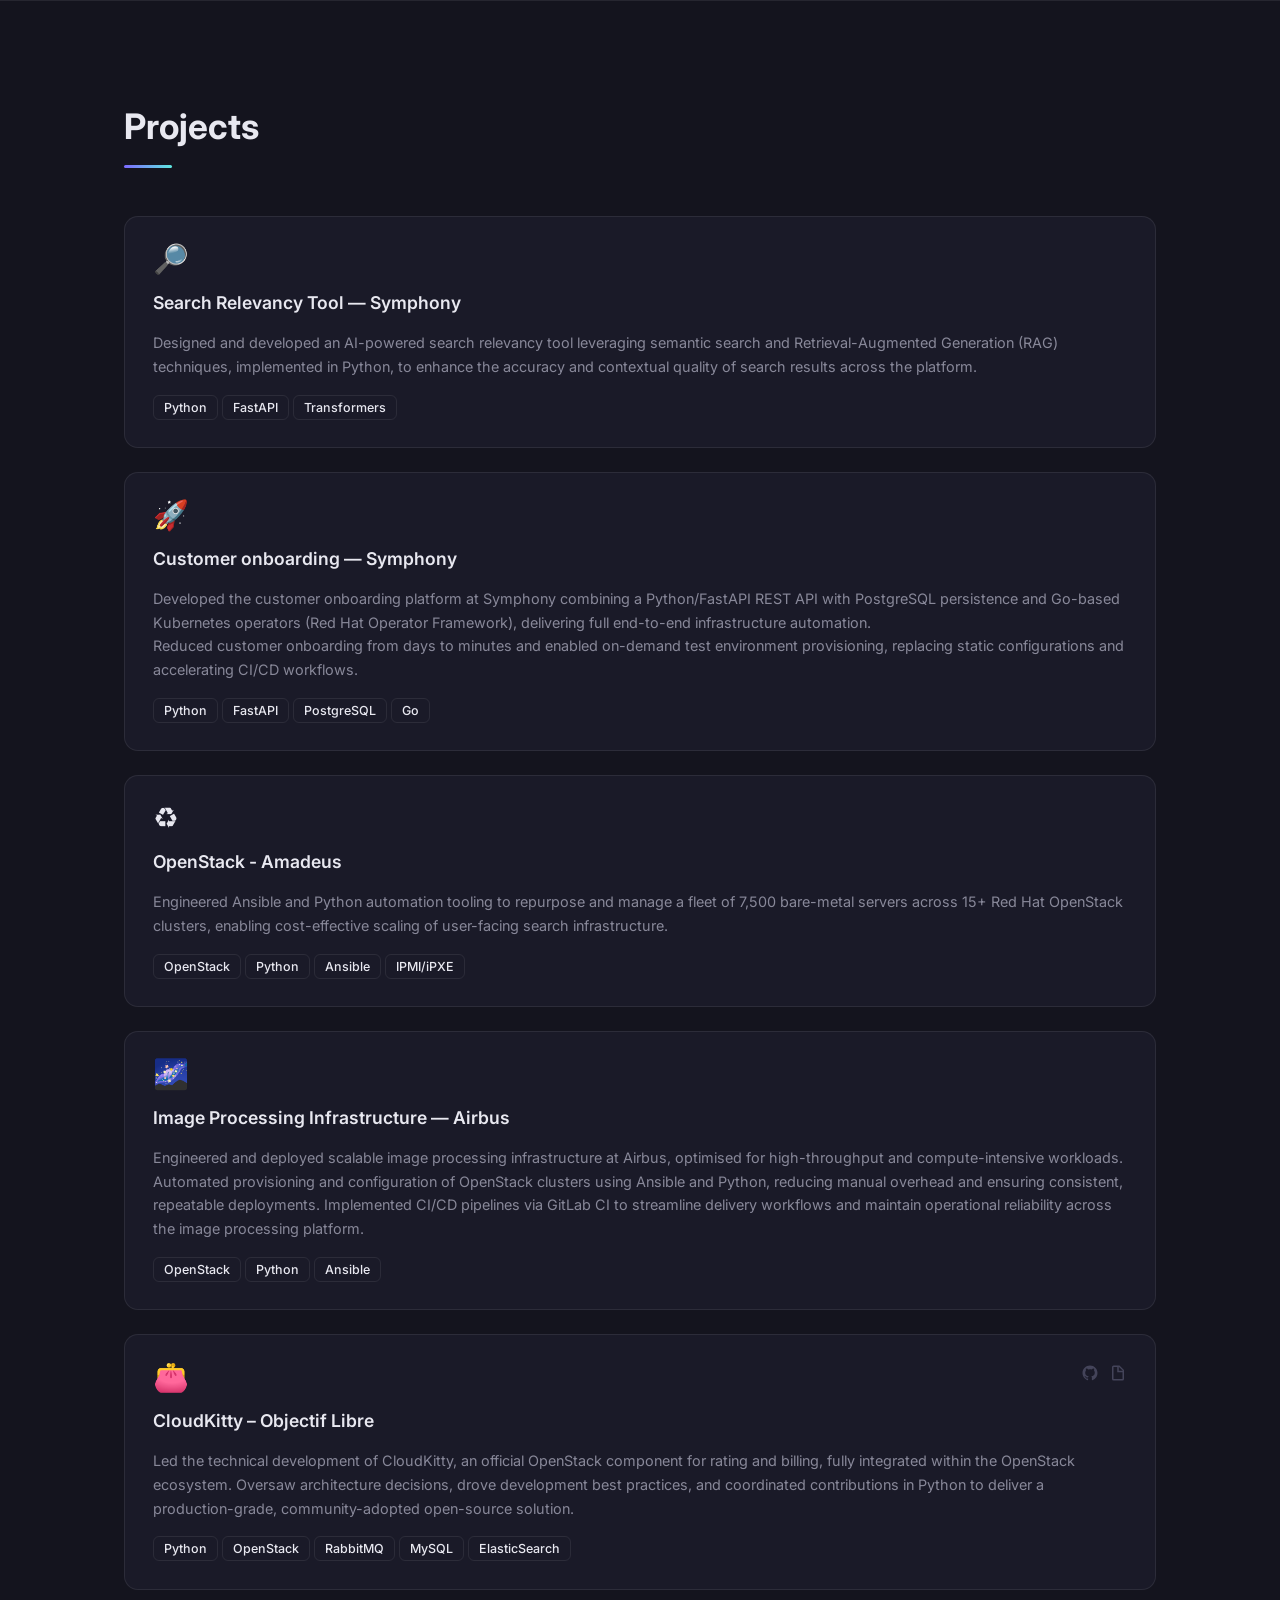
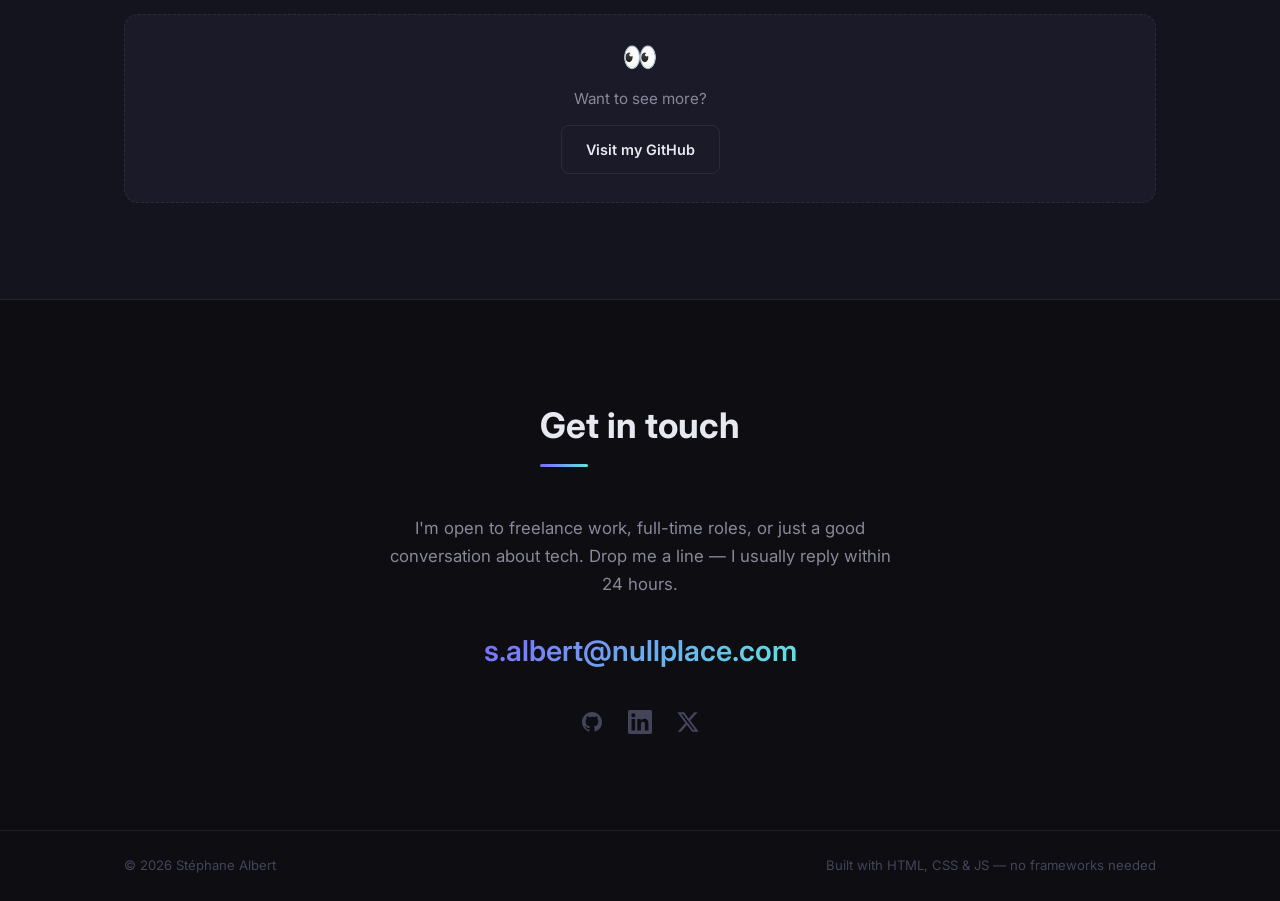
==== commit 9ba1b87a: "Fix typo and stat cards" ====
--- a/index.html
+++ b/index.html
@@ -33,7 +33,7 @@
     <div class="hero-content">
       <p class="hero-greeting">Hi, I'm</p>
       <h1 class="hero-name">Stéphane Albert</h1>
-      <h2 class="hero-title">Senior SRE <span class="accent">&</span> and Backend Developer </h2>
+      <h2 class="hero-title">Senior SRE <span class="accent">&</span> Backend Developer </h2>
       <p class="hero-bio">
         15+ years building reliable infrastructure and backend systems at scale.
         Passionate about open source and elegant code.
@@ -91,12 +91,8 @@
             <span class="stat-label">Years of experience</span>
           </div>
           <div class="stat-card">
-            <span class="stat-number">30+</span>
-            <span class="stat-label">Projects delivered</span>
-          </div>
-          <div class="stat-card">
-            <span class="stat-number">10+</span>
-            <span class="stat-label">Happy clients</span>
+            <span class="stat-number">9000+</span>
+            <span class="stat-label">Orchestrated servers</span>
           </div>
           <div class="stat-card">
             <span class="stat-number">∞</span>
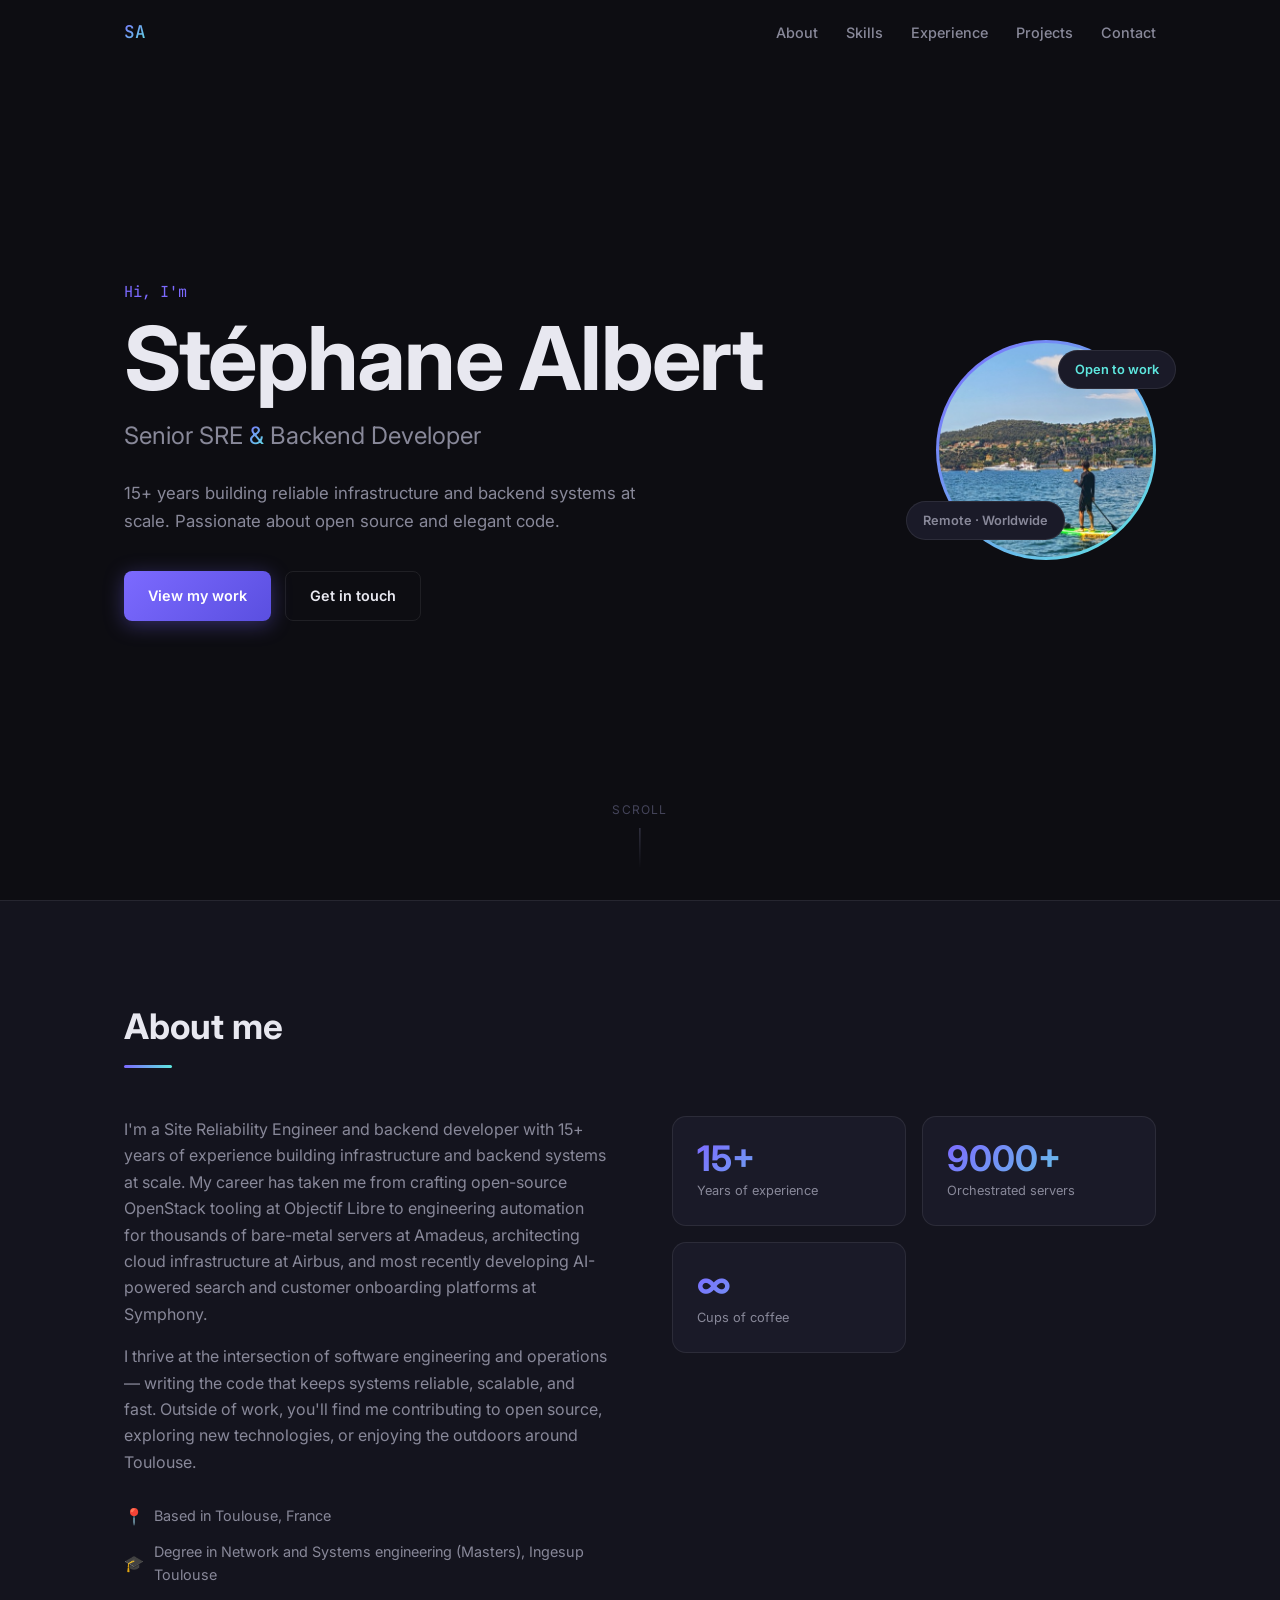
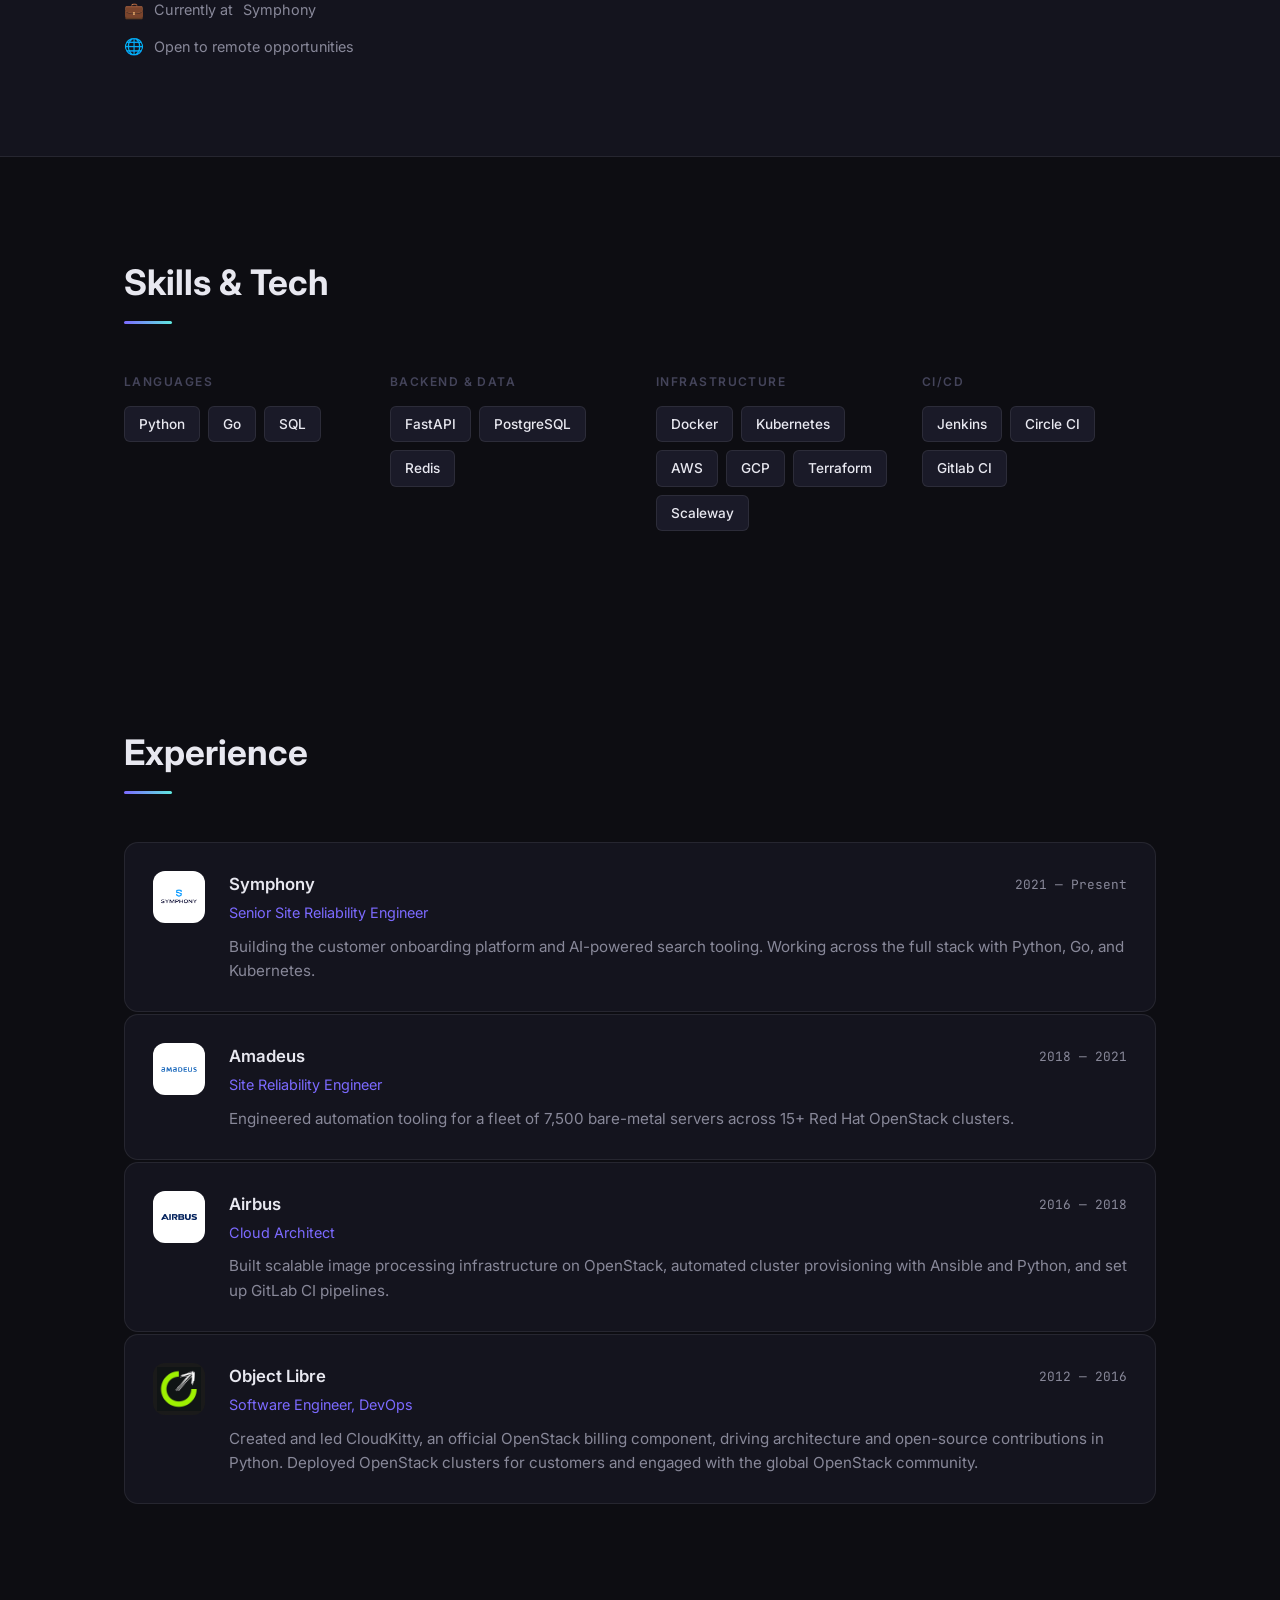
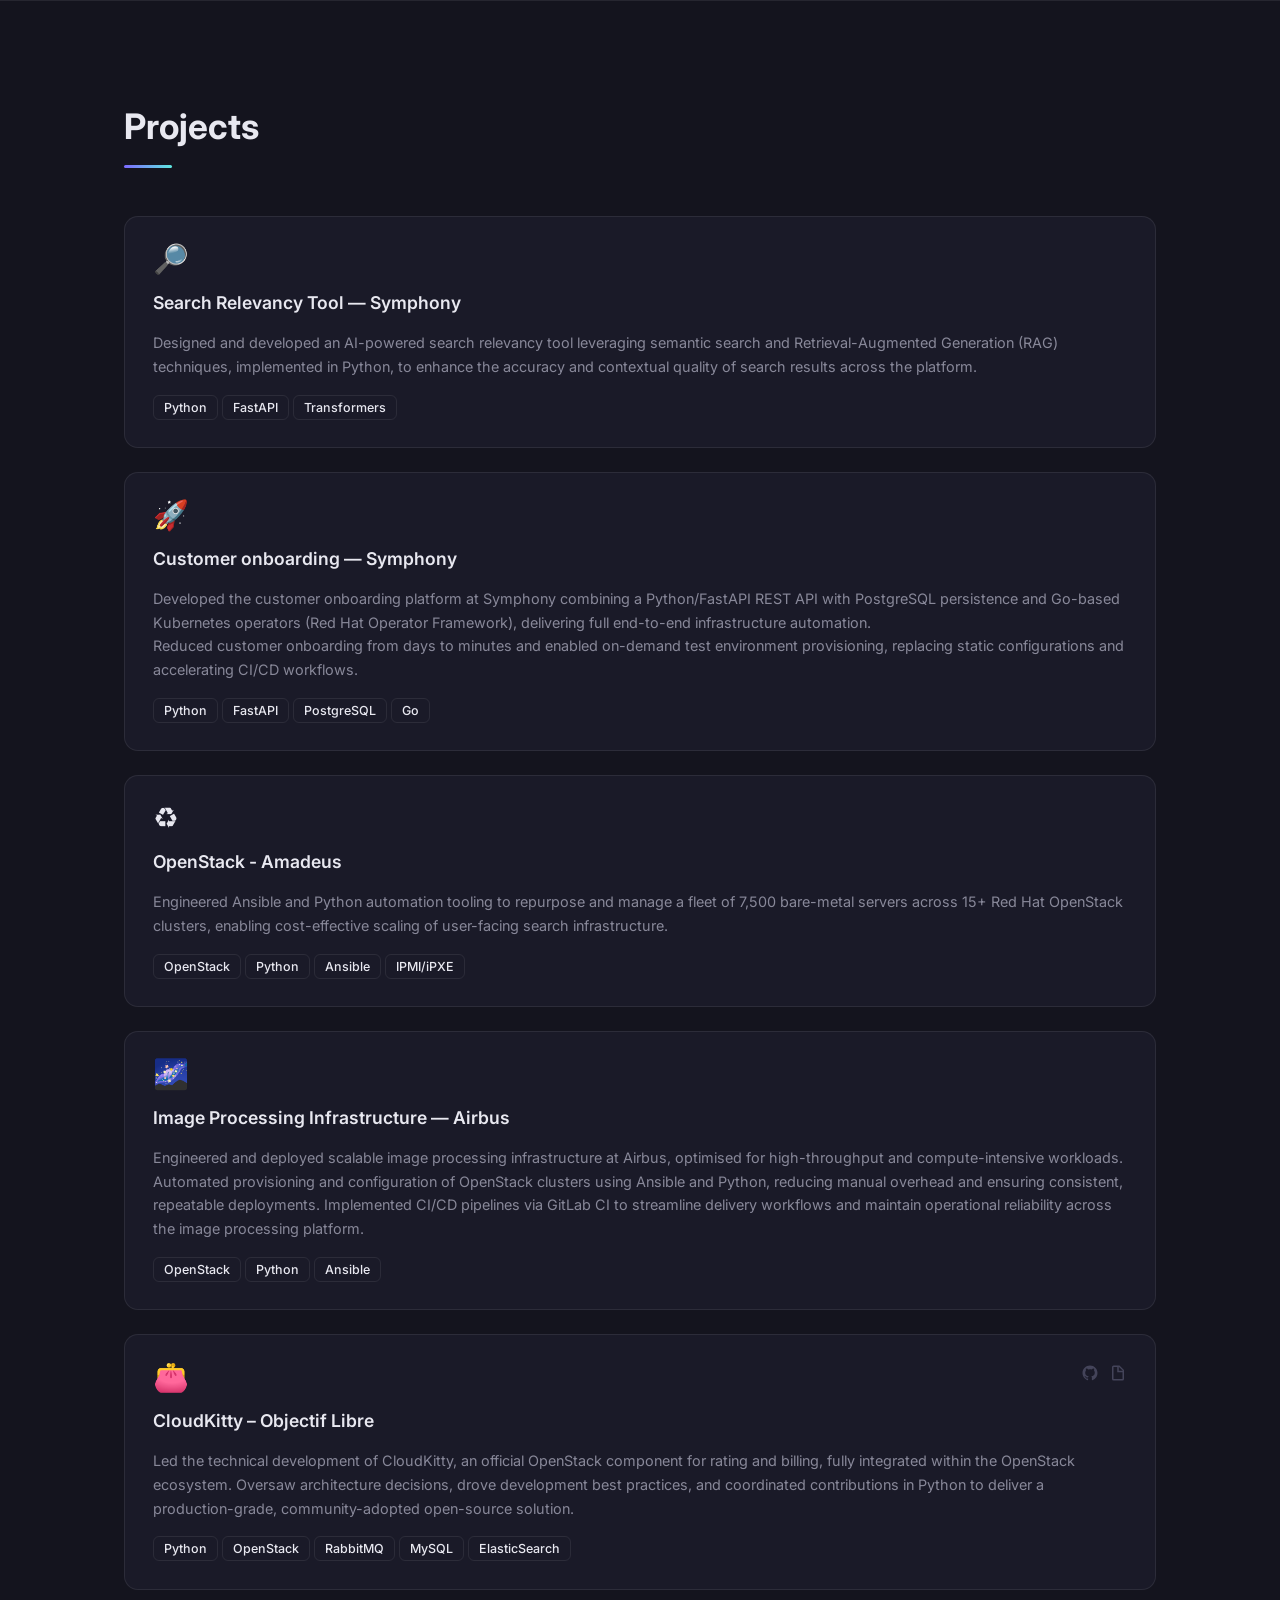
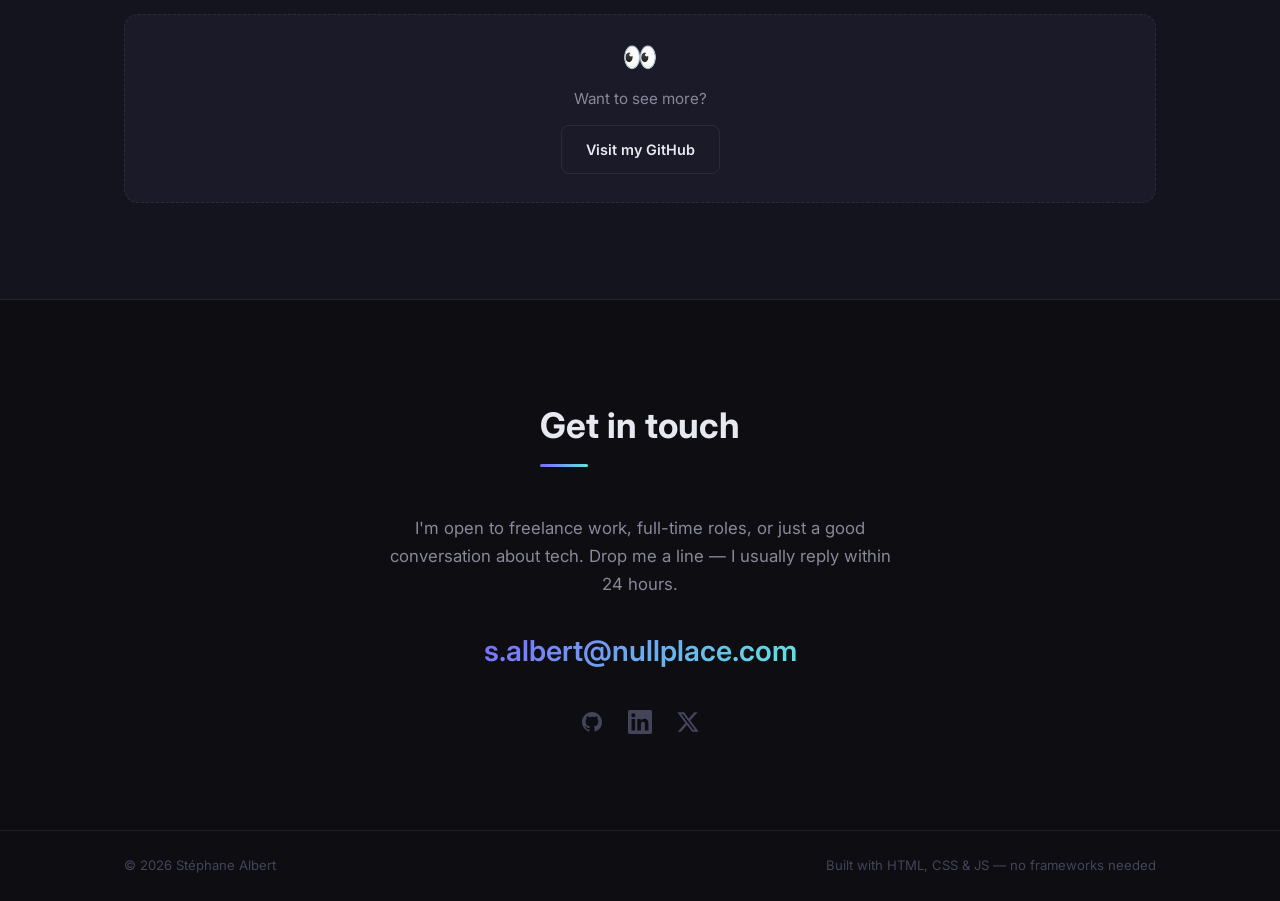
==== commit 6b5e4316: "Add links to companies" ====
--- a/index.html
+++ b/index.html
@@ -81,7 +81,7 @@
           <ul class="about-facts">
             <li><span class="fact-icon">📍</span> Based in Toulouse, France</li>
             <li><span class="fact-icon">🎓</span> Degree in Network and Systems engineering (Masters), Ingesup Toulouse</li>
-            <li><span class="fact-icon">💼</span> Currently at Symphony</li>
+            <li><span class="fact-icon">💼</span> Currently at <a href="https://symphony.com" target="_blank" rel="noopener">Symphony</a></li>
             <li><span class="fact-icon">🌐</span> Open to remote opportunities</li>
           </ul>
         </div>
@@ -165,7 +165,7 @@
           <div class="experience-body">
             <div class="experience-header">
               <div>
-                <h3 class="experience-company">Symphony</h3>
+                <h3 class="experience-company"><a href="https://symphony.com" target="_blank" rel="noopener">Symphony</a></h3>
                 <p class="experience-role">Senior Site Reliability Engineer</p>
               </div>
               <span class="experience-period">2021 — Present</span>
@@ -184,7 +184,7 @@
           <div class="experience-body">
             <div class="experience-header">
               <div>
-                <h3 class="experience-company">Amadeus</h3>
+                <h3 class="experience-company"><a href="https://amadeus.com/" target="_blank" rel="noopener">Amadeus</a></h3>
                 <p class="experience-role">Site Reliability Engineer</p>
               </div>
               <span class="experience-period">2018 — 2021</span>
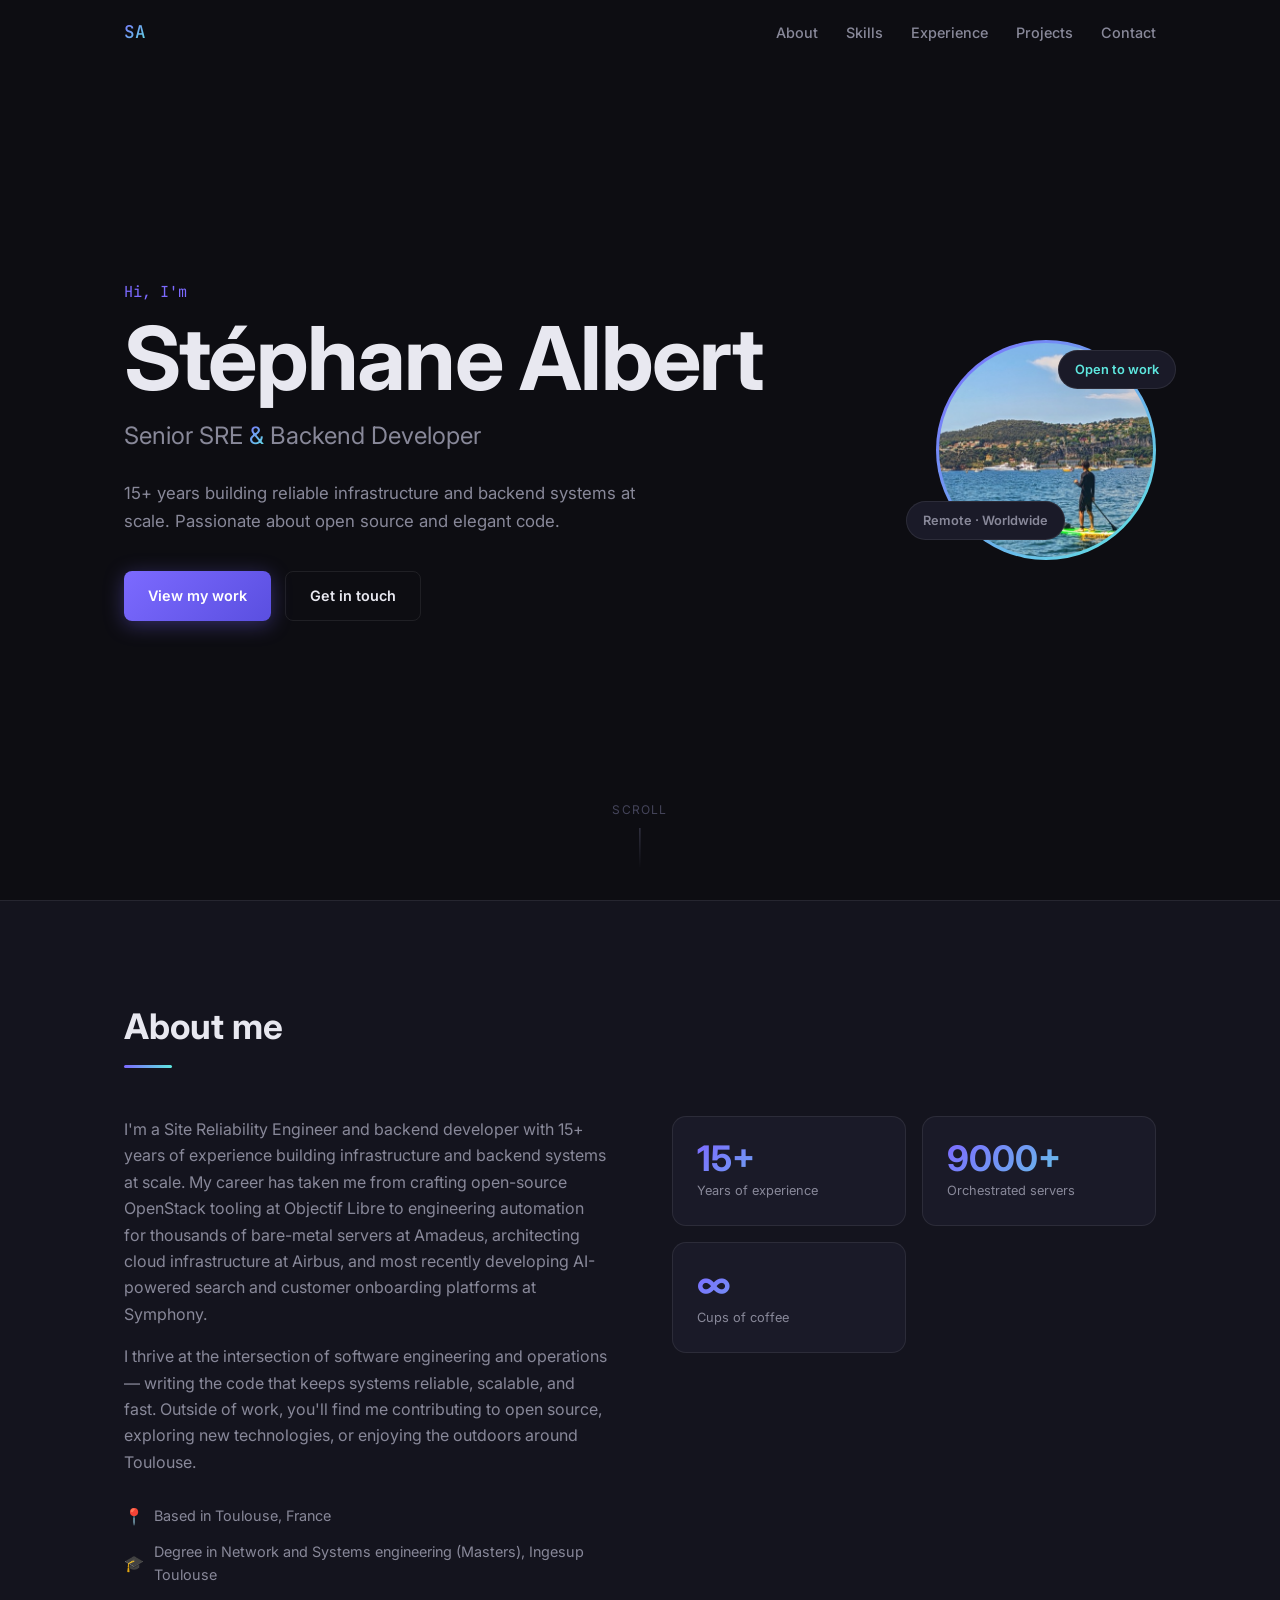
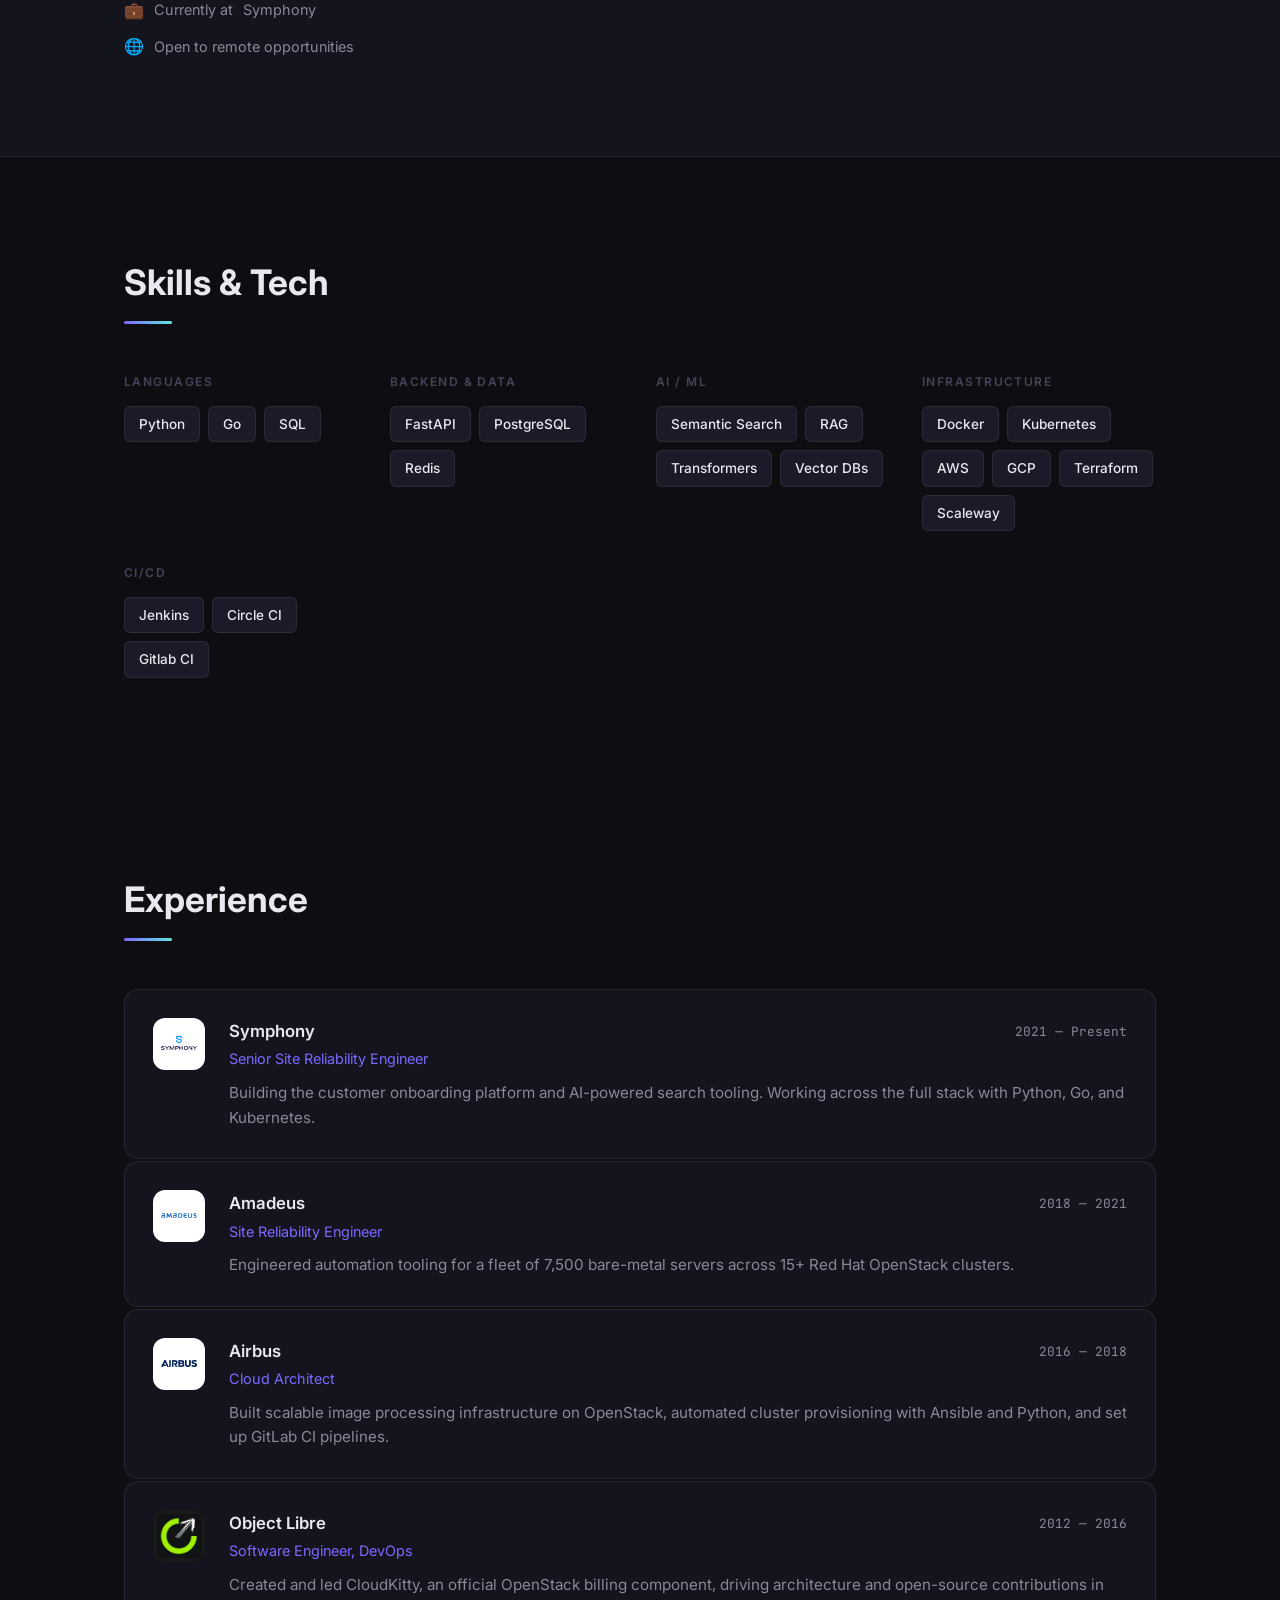
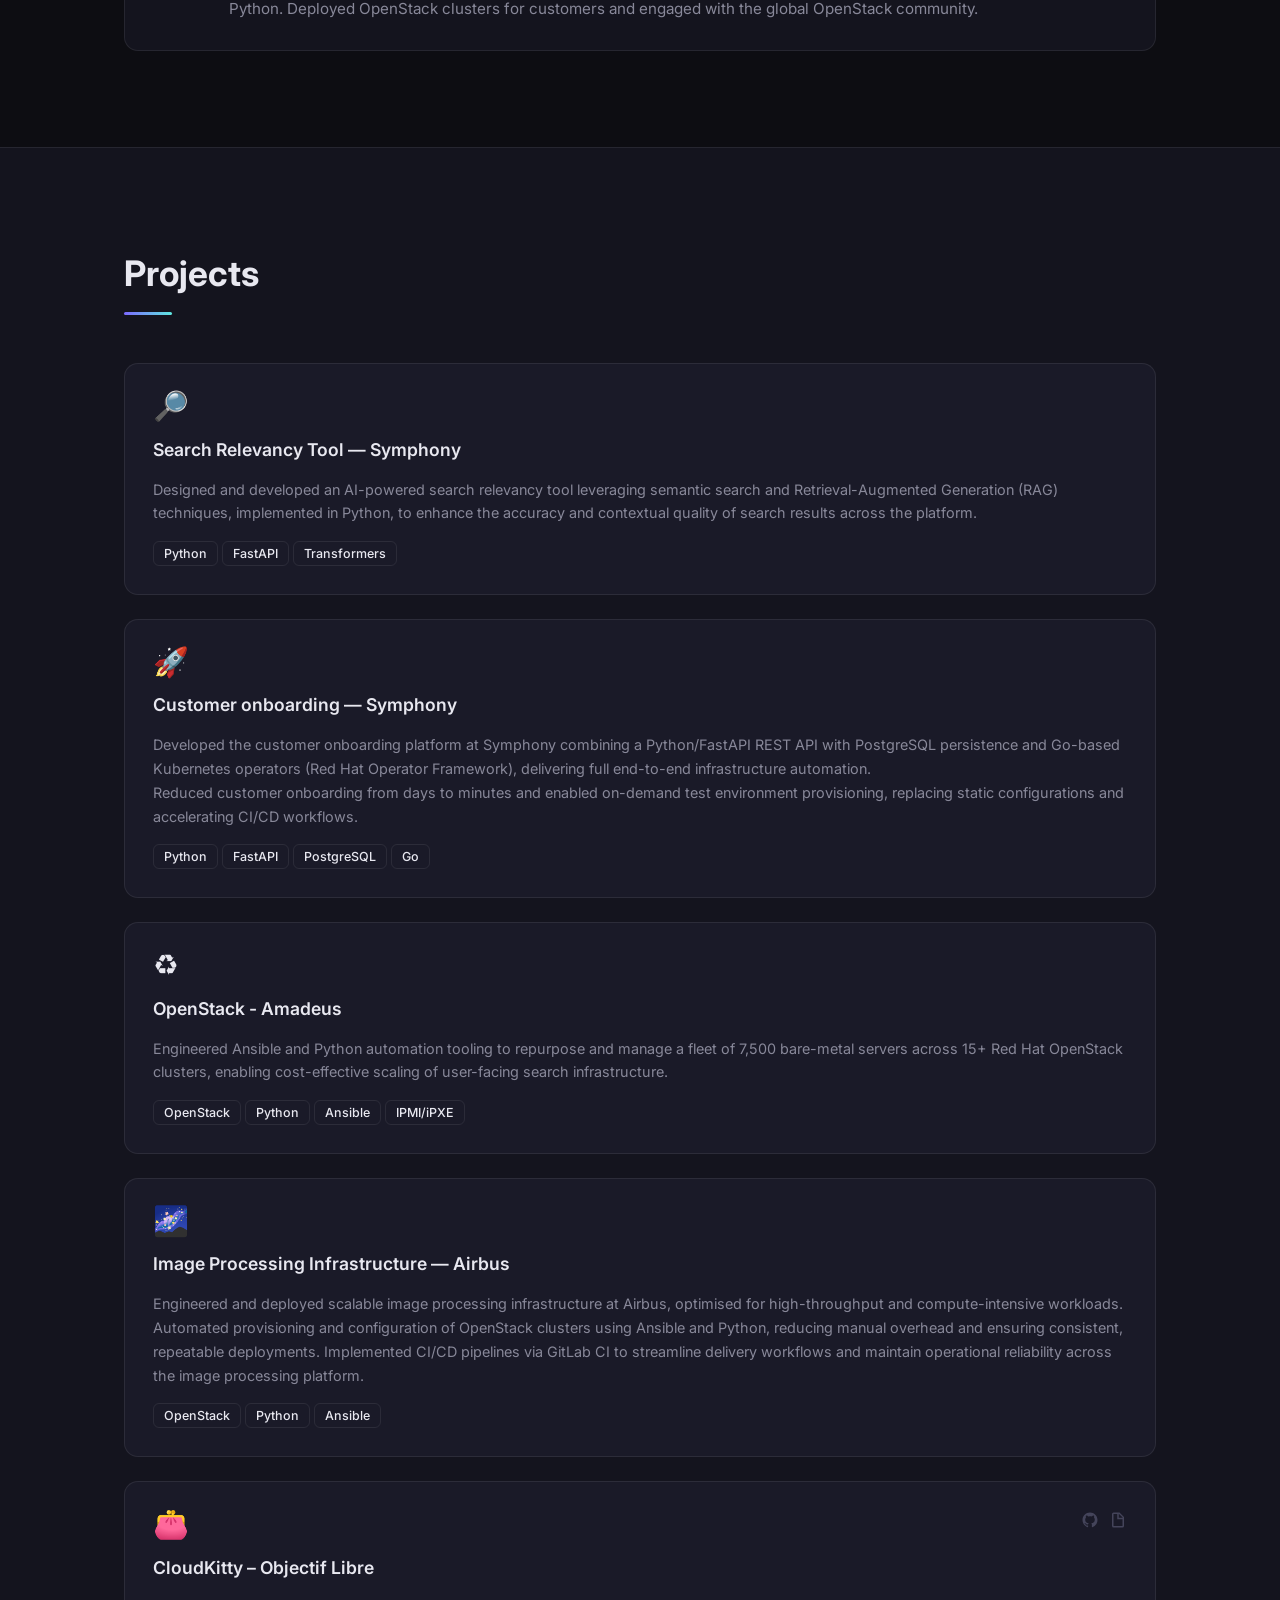
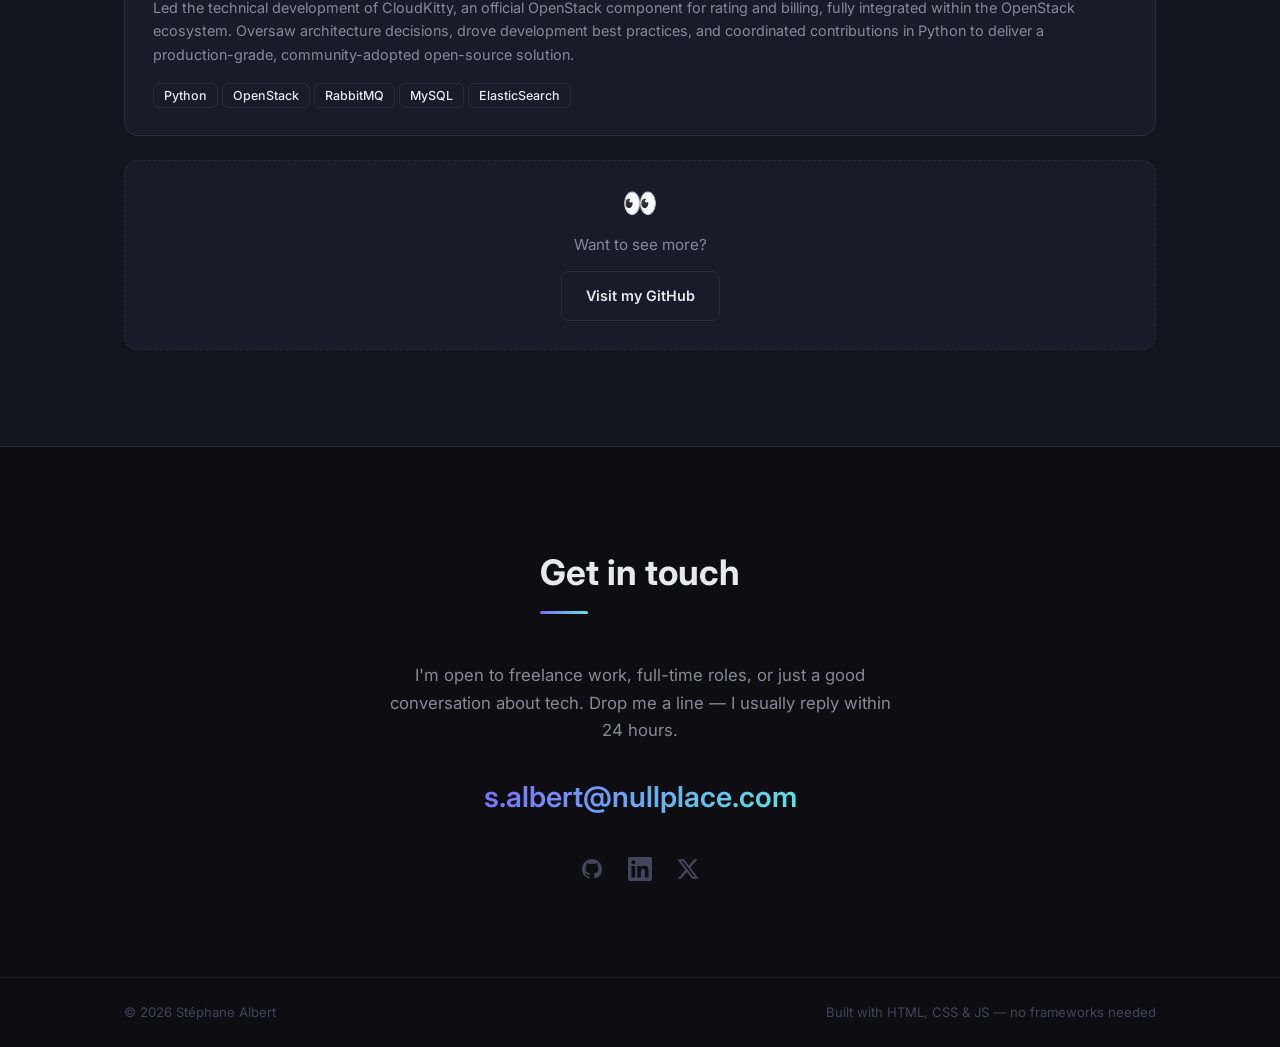
==== commit c12da3e4: "Add AI/ML skills" ====
--- a/index.html
+++ b/index.html
@@ -124,6 +124,16 @@
             <span class="tag">FastAPI</span>
             <span class="tag">PostgreSQL</span>
             <span class="tag">Redis</span>
+          </div>
+        </div>
+
+        <div class="skill-group">
+          <h3 class="skill-group-title">AI / ML</h3>
+          <div class="skill-tags">
+            <span class="tag">Semantic Search</span>
+            <span class="tag">RAG</span>
+            <span class="tag">Transformers</span>
+            <span class="tag">Vector DBs</span>
           </div>
         </div>
 
